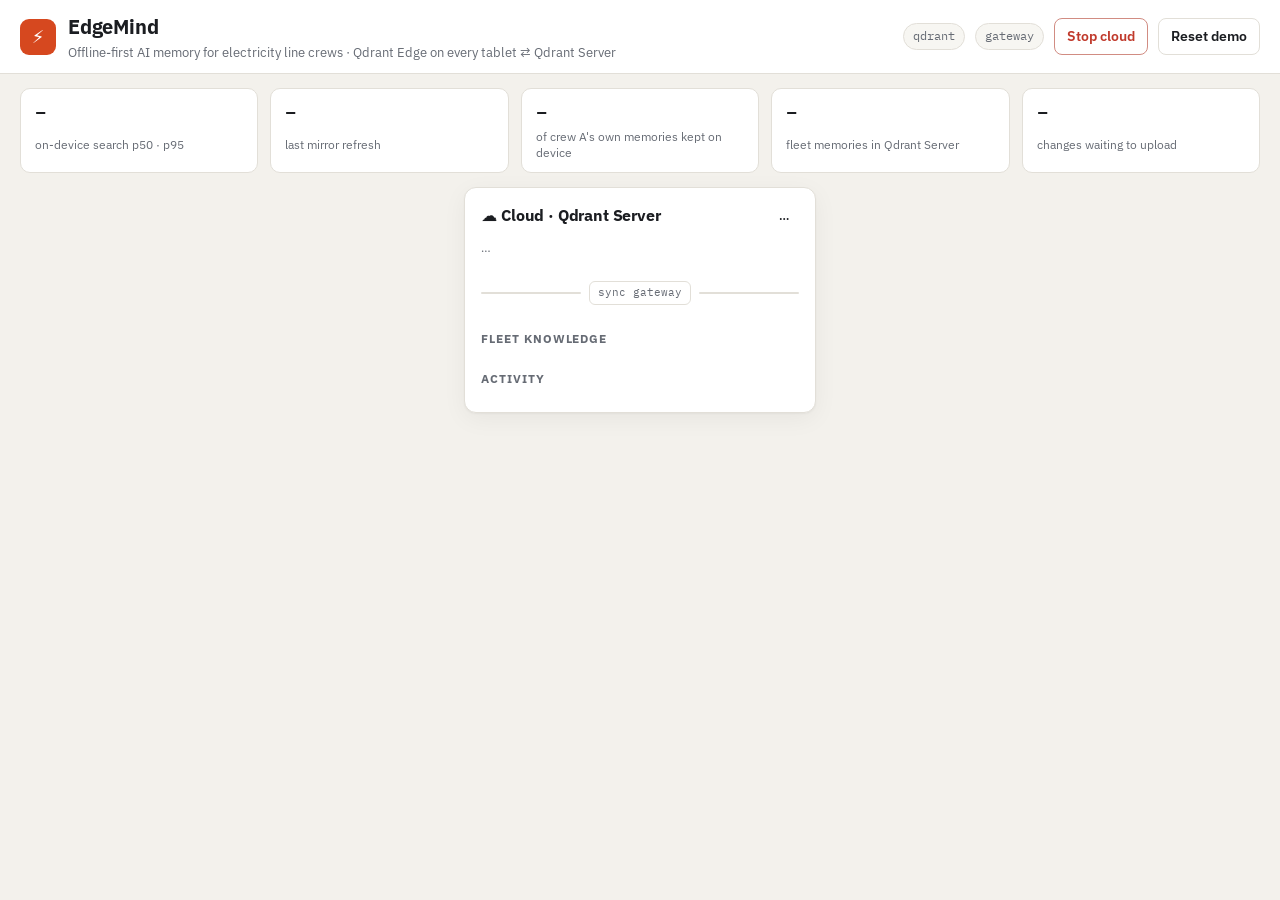
==== static/index.html @ 83eeba82 "EdgeMind: offline-first edge memory with Qdrant Edge partial-snapshot sync Co-Authored-By: Claude Op" ====
<!doctype html>
<html lang="en">
<head>
  <meta charset="utf-8" />
  <meta name="viewport" content="width=device-width, initial-scale=1" />
  <title>EdgeMind · Offline-first memory for line crews</title>
  <link rel="icon" href="data:image/svg+xml,%3Csvg xmlns=%22http://www.w3.org/2000/svg%22 viewBox=%220 0 32 32%22%3E%3Crect width=%2232%22 height=%2232%22 rx=%227%22 fill=%22%23d6481f%22/%3E%3Cpath d=%22M17 5 9 18h6l-1 9 8-13h-6z%22 fill=%22white%22/%3E%3C/svg%3E" />
  <link rel="preconnect" href="https://fonts.googleapis.com" />
  <link href="https://fonts.googleapis.com/css2?family=IBM+Plex+Mono:wght@400;500&family=IBM+Plex+Sans:wght@400;500;600;700&display=swap" rel="stylesheet" />
  <link rel="stylesheet" href="/static/style.css" />
</head>
<body>
  <header class="topbar">
    <div class="brand">
      <div class="logo" aria-hidden="true">⚡</div>
      <div>
        <h1>EdgeMind</h1>
        <p class="sub">Offline-first AI memory for electricity line crews · Qdrant Edge on every tablet ⇄ Qdrant Server</p>
      </div>
    </div>
    <div class="top-actions">
      <span class="chip mono" id="proc-qdrant">qdrant</span>
      <span class="chip mono" id="proc-gateway">gateway</span>
      <button class="btn danger-outline" id="cloud-toggle">Stop cloud</button>
      <button class="btn ghost" id="reset">Reset demo</button>
    </div>
  </header>

  <div id="boot" class="boot hidden"><div class="spinner"></div><span id="boot-msg">Starting…</span></div>

  <section class="metrics" id="metrics" aria-label="Live measurements">
    <div class="tile"><b id="m-search">–</b><span>on-device search p50 · p95</span></div>
    <div class="tile"><b id="m-sync">–</b><span id="m-sync-label">last mirror refresh</span></div>
    <div class="tile"><b id="m-private">–</b><span>of crew A's own memories kept on device</span></div>
    <div class="tile"><b id="m-cloud">–</b><span>fleet memories in Qdrant Server</span></div>
    <div class="tile"><b id="m-queue">–</b><span>changes waiting to upload</span></div>
  </section>

  <main class="grid">
    <section class="device" id="dev-tablet-A" style="--dev: var(--a)"></section>

    <section class="cloud panel" id="cloud">
      <div class="panel-head">
        <div>
          <h2>☁ Cloud · Qdrant Server</h2>
          <p class="muted small" id="cloud-mode">…</p>
        </div>
        <span class="pill" id="cloud-pill">…</span>
      </div>
      <div class="flow" aria-hidden="true">
        <span id="flow-A" class="flow-line"></span>
        <span class="flow-core">sync gateway</span>
        <span id="flow-B" class="flow-line"></span>
      </div>
      <div class="heads" id="heads"></div>
      <div id="demand-box" class="demand hidden">
        <h3>Crews are looking for</h3>
        <ul class="list compact" id="demand"></ul>
      </div>
      <h3>Fleet knowledge <span class="count" id="cloud-count"></span></h3>
      <ul class="list cloud-list" id="cloud-list"></ul>
      <h3>Activity</h3>
      <ul class="log" id="log"></ul>
    </section>

    <section class="device" id="dev-tablet-B" style="--dev: var(--b)"></section>
  </main>

  <template id="device-tpl">
    <div class="panel">
      <div class="panel-head">
        <div>
          <h2 class="dev-name"></h2>
          <p class="muted small dev-sites"></p>
        </div>
        <label class="switch big" title="Cut this tablet's network">
          <input type="checkbox" class="online" />
          <span class="track"></span><span class="net-label">Online</span>
        </label>
      </div>
      <div class="status-row">
        <span class="pill conn"></span>
        <span class="muted small last-sync"></span>
        <span class="spacer"></span>
        <button class="btn small sync-now">Sync now</button>
      </div>
      <div class="stats">
        <div><b class="s-mem">0</b><span>memories</span></div>
        <div><b class="s-queue">0</b><span>queued ↑</span></div>
        <div><b class="s-local">0</b><span>device-only</span></div>
        <div class="s-review-box"><b class="s-review">0</b><span>to review</span></div>
      </div>

      <form class="ask row">
        <input class="q" placeholder="Ask your memory, e.g. what before working on a line?" autocomplete="off" />
        <button class="btn primary">Ask</button>
      </form>
      <div class="answer hidden"></div>

      <nav class="tabs" role="tablist">
        <button data-tab="memory" class="active">Memory</button>
        <button data-tab="add">Add</button>
        <button data-tab="review">Review <span class="badge review-badge"></span></button>
        <button data-tab="queue">Queue</button>
      </nav>
      <div class="tab" data-pane="memory">
        <div class="filters">
          <button class="fchip active" data-f="all">All</button>
          <button class="fchip" data-f="own">This device</button>
          <button class="fchip" data-f="fleet">Fleet mirror</button>
        </div>
        <ul class="list memory"></ul>
      </div>
      <div class="tab hidden" data-pane="add">
        <form class="add-form">
          <input type="hidden" class="f-id" />
          <input class="f-title" placeholder="Title" />
          <textarea class="f-text" rows="4" placeholder="What did you find or fix? Saved on the tablet instantly, even offline."></textarea>
          <div class="row">
            <label>Kind <select class="f-kind"></select></label>
            <label>Site <select class="f-site"></select></label>
            <label>Share
              <select class="f-vis">
                <option value="auto">auto (policy)</option>
                <option value="shared">shared</option>
                <option value="private">private</option>
              </select>
            </label>
          </div>
          <div class="policy-preview"></div>
          <div class="row">
            <button class="btn primary save">Save on tablet</button>
            <button type="button" class="btn ghost cancel hidden">Cancel edit</button>
          </div>
        </form>
      </div>
      <div class="tab hidden" data-pane="review"><div class="review"></div></div>
      <div class="tab hidden" data-pane="queue">
        <p class="muted small">Uploaded in priority order when the network returns: safety first.</p>
        <ol class="list queue"></ol>
      </div>
      <div class="down hidden">Tablet process not running.</div>
    </div>
  </template>

  <div id="toast" class="toast hidden" role="status"></div>
  <script src="/static/app.js"></script>
</body>
</html>
---- static/style.css ----
:root {
  --bg: #f3f1ec; --panel: #ffffff; --ink: #1b1d21; --muted: #666b74; --line: #e2dfd8; --soft: #f7f6f2;
  --accent: #d6481f; --ok: #1f8a5b; --warn: #a86b12; --bad: #c0392b; --info: #2f6fd6;
  --a: #2f6fd6; --b: #8a4fd1; --radius: 12px;
  --shadow: 0 1px 2px rgba(0,0,0,.04), 0 6px 24px rgba(0,0,0,.05);
  --sans: "IBM Plex Sans", system-ui, -apple-system, "Segoe UI", sans-serif;
  --mono: "IBM Plex Mono", ui-monospace, "SFMono-Regular", Menlo, Consolas, monospace;
}
@media (prefers-color-scheme: dark) {
  :root { --bg: #111317; --panel: #1a1d23; --ink: #e9e7e2; --muted: #9aa0aa; --line: #2b2f37; --soft: #20242b;
    --shadow: 0 1px 2px rgba(0,0,0,.3), 0 6px 24px rgba(0,0,0,.25);
    --a: #6aa1ff; --b: #b58af0; --ok: #3fbf86; --warn: #e0a84a; --bad: #ff6b5e; --info: #6aa1ff; }
}
* { box-sizing: border-box; }
body { margin: 0; background: var(--bg); color: var(--ink); font: 14px/1.45 var(--sans); }
h1, h2, h3 { margin: 0; letter-spacing: -.01em; }
h1 { font-size: 20px; } h2 { font-size: 16px; }
h3 { font-size: 11.5px; text-transform: uppercase; letter-spacing: .08em; color: var(--muted); margin: 16px 0 8px; }
.mono { font-family: var(--mono); } .small { font-size: 12px; } .muted { color: var(--muted); }
.hidden { display: none !important; } .spacer { flex: 1; }

.topbar { display: flex; align-items: center; justify-content: space-between; gap: 16px; flex-wrap: wrap;
  padding: 12px 20px; border-bottom: 1px solid var(--line); background: var(--panel); position: sticky; top: 0; z-index: 5; }
.brand { display: flex; gap: 12px; align-items: center; }
.logo { width: 36px; height: 36px; border-radius: 9px; display: grid; place-items: center; background: var(--accent); color: #fff; font-size: 18px; }
.sub { margin: 2px 0 0; color: var(--muted); font-size: 12.5px; }
.top-actions { display: flex; gap: 10px; align-items: center; flex-wrap: wrap; }

.boot { display: flex; gap: 10px; align-items: center; justify-content: center; padding: 10px; background: color-mix(in srgb, var(--warn) 14%, var(--panel)); font-weight: 500; }
.spinner { width: 14px; height: 14px; border-radius: 50%; border: 2px solid var(--line); border-top-color: var(--accent); animation: spin 1s linear infinite; }
@keyframes spin { to { transform: rotate(360deg); } }

.metrics { display: grid; grid-template-columns: repeat(5, minmax(0, 1fr)); gap: 12px; padding: 14px 20px 0; max-width: 1680px; margin: 0 auto; }
.tile { background: var(--panel); border: 1px solid var(--line); border-radius: 10px; padding: 10px 14px; display: grid; gap: 2px; min-width: 0; }
.tile b { font-family: var(--mono); font-size: 19px; font-weight: 500; white-space: nowrap; overflow: hidden; text-overflow: ellipsis; }
.tile span { font-size: 11.5px; color: var(--muted); }
@media (max-width: 1100px) { .metrics { grid-template-columns: repeat(3, 1fr); } }
@media (max-width: 640px) { .metrics { grid-template-columns: repeat(2, 1fr); padding: 12px 16px 0; } }

.grid { display: grid; grid-template-columns: minmax(0, 1fr) minmax(0, .82fr) minmax(0, 1fr); gap: 16px; padding: 14px 20px 40px; max-width: 1680px; margin: 0 auto; }
@media (max-width: 1180px) { .grid { grid-template-columns: 1fr 1fr; } .cloud { grid-column: 1 / -1; order: 3; } }
@media (max-width: 760px) { .grid { grid-template-columns: 1fr; padding: 12px 16px; } .topbar { padding: 12px 16px; } }
.panel { background: var(--panel); border: 1px solid var(--line); border-radius: var(--radius); box-shadow: var(--shadow); padding: 16px; min-width: 0; }
.device .panel { border-top: 4px solid var(--dev); }
.device.offline .panel { background: repeating-linear-gradient(135deg, var(--panel), var(--panel) 14px, var(--soft) 14px, var(--soft) 28px); }
.cloud.down { background: repeating-linear-gradient(135deg, var(--panel), var(--panel) 14px, color-mix(in srgb, var(--bad) 7%, var(--panel)) 14px, color-mix(in srgb, var(--bad) 7%, var(--panel)) 28px); }
.panel-head { display: flex; justify-content: space-between; align-items: flex-start; gap: 12px; }
.dev-name { color: var(--dev); }
.down { padding: 24px; text-align: center; color: var(--bad); font-weight: 600; }

.chip { font-size: 11.5px; padding: 4px 9px; border-radius: 999px; background: var(--soft); border: 1px solid var(--line); color: var(--muted); }
.chip.up::before { content: "● "; color: var(--ok); } .chip.off::before { content: "● "; color: var(--bad); }
.pill { font-size: 12px; font-weight: 600; padding: 3px 10px; border-radius: 999px; white-space: nowrap; }
.pill.ok { background: color-mix(in srgb, var(--ok) 15%, transparent); color: var(--ok); }
.pill.bad { background: color-mix(in srgb, var(--bad) 15%, transparent); color: var(--bad); }
.pill.warn { background: color-mix(in srgb, var(--warn) 18%, transparent); color: var(--warn); }
.badge { display: inline-block; min-width: 18px; padding: 0 5px; border-radius: 9px; background: var(--accent); color: #fff; font-size: 11px; text-align: center; }
.badge:empty { display: none; }

.switch { display: inline-flex; align-items: center; gap: 8px; cursor: pointer; user-select: none; font-size: 13px; font-weight: 600; }
.switch input { position: absolute; opacity: 0; pointer-events: none; }
.switch .track { width: 48px; height: 26px; border-radius: 999px; background: var(--bad); position: relative; transition: background .2s; flex: none; }
.switch .track::after { content: ""; position: absolute; top: 2px; left: 2px; width: 22px; height: 22px; border-radius: 50%; background: #fff; transition: transform .2s; box-shadow: 0 1px 2px rgba(0,0,0,.25); }
.switch input:checked + .track { background: var(--ok); }
.switch input:checked + .track::after { transform: translateX(22px); }
.switch input:focus-visible + .track { outline: 2px solid var(--info); outline-offset: 2px; }

.btn { font: inherit; font-weight: 600; border-radius: 8px; border: 1px solid var(--line); background: var(--soft); color: var(--ink); padding: 7px 12px; cursor: pointer; }
.btn:hover { border-color: var(--muted); } .btn:disabled { opacity: .5; cursor: wait; }
.btn.primary { background: var(--ink); color: var(--panel); border-color: var(--ink); }
.btn.ghost { background: transparent; }
.btn.small { padding: 4px 10px; font-size: 12px; }
.btn.danger { color: var(--bad); }
.btn.danger-outline { color: var(--bad); border-color: color-mix(in srgb, var(--bad) 50%, var(--line)); background: transparent; }
.btn.go { color: var(--ok); border-color: color-mix(in srgb, var(--ok) 50%, var(--line)); background: transparent; }
input:not([type=checkbox]), textarea, select { font: inherit; color: var(--ink); background: var(--soft); border: 1px solid var(--line); border-radius: 8px; padding: 8px 10px; width: 100%; }
textarea { resize: vertical; }
input:focus, textarea:focus, select:focus { outline: 2px solid color-mix(in srgb, var(--dev, var(--info)) 50%, transparent); border-color: transparent; }
.row { display: flex; gap: 8px; align-items: flex-end; flex-wrap: wrap; }
.row > * { flex: 1; min-width: 0; } .row > .btn { flex: none; }
.row label { font-size: 12px; color: var(--muted); display: grid; gap: 4px; min-width: 110px; }
.add-form { display: grid; gap: 10px; }

.status-row { display: flex; gap: 10px; align-items: center; margin: 12px 0; flex-wrap: wrap; }
.stats { display: grid; grid-template-columns: repeat(4, 1fr); gap: 8px; margin-bottom: 12px; }
.stats > div { background: var(--soft); border-radius: 10px; padding: 8px 10px; display: grid; }
.stats b { font-size: 20px; font-family: var(--mono); font-weight: 500; }
.stats span { font-size: 11.5px; color: var(--muted); }
.s-review-box.hot { background: color-mix(in srgb, var(--accent) 14%, var(--soft)); }

.ask { margin-bottom: 10px; } .ask .q { flex: 1; }
.answer { border: 1px solid color-mix(in srgb, var(--dev) 40%, var(--line)); border-radius: 10px; padding: 12px; margin-bottom: 12px; background: color-mix(in srgb, var(--dev) 5%, var(--panel)); }
.answer p { margin: 0 0 8px; white-space: pre-wrap; }
.answer .meta { margin-bottom: 8px; }
.answer ol { margin: 0; padding-left: 20px; font-size: 12.5px; color: var(--muted); }
.answer .miss { display: flex; gap: 8px; align-items: center; flex-wrap: wrap; margin-top: 8px; padding-top: 8px; border-top: 1px dashed var(--line); font-size: 12.5px; }
sup.cite { color: var(--dev); font-weight: 600; }

.tabs { display: flex; gap: 2px; border-bottom: 1px solid var(--line); margin-bottom: 12px; overflow-x: auto; }
.tabs button { font: inherit; font-size: 13px; background: none; border: 0; padding: 8px 10px; color: var(--muted); cursor: pointer; border-bottom: 2px solid transparent; white-space: nowrap; }
.tabs button.active { color: var(--ink); border-color: var(--dev); font-weight: 600; }
.tab { display: grid; gap: 10px; }
.filters { display: flex; gap: 6px; flex-wrap: wrap; }
.fchip { font: inherit; font-size: 12px; padding: 3px 10px; border-radius: 999px; border: 1px solid var(--line); background: transparent; color: var(--muted); cursor: pointer; }
.fchip.active { background: var(--ink); color: var(--panel); border-color: var(--ink); }

.list { list-style: none; padding: 0; margin: 0; display: grid; gap: 8px; }
.list.compact { gap: 4px; }
.memory { max-height: 520px; overflow: auto; }
.item { border: 1px solid var(--line); border-radius: 10px; padding: 10px 12px; background: var(--panel); }
.item.fresh { animation: flash 1.6s ease-out; }
@keyframes flash { from { background: color-mix(in srgb, var(--ok) 22%, var(--panel)); } to { background: var(--panel); } }
.item-top { display: flex; gap: 8px; align-items: baseline; justify-content: space-between; }
.item-title { font-weight: 600; }
.item-text { margin: 4px 0 6px; white-space: pre-wrap; word-break: break-word; }
.clamp { display: -webkit-box; -webkit-line-clamp: 2; -webkit-box-orient: vertical; overflow: hidden; font-size: 12.5px; color: var(--muted); }
.meta { display: flex; gap: 6px; flex-wrap: wrap; align-items: center; font-size: 11.5px; color: var(--muted); }
.tag { font-size: 11px; padding: 1px 7px; border-radius: 6px; background: var(--soft); border: 1px solid var(--line); color: var(--muted); font-family: var(--mono); }
.tag.warn { color: var(--warn); border-color: color-mix(in srgb, var(--warn) 40%, var(--line)); }
.st { font-size: 11px; font-weight: 600; padding: 1px 7px; border-radius: 6px; }
.st-synced { color: var(--ok); background: color-mix(in srgb, var(--ok) 12%, transparent); }
.st-pending { color: var(--warn); background: color-mix(in srgb, var(--warn) 14%, transparent); }
.st-local_only { color: var(--muted); background: var(--soft); border: 1px solid var(--line); }
.st-suggested { color: var(--accent); background: color-mix(in srgb, var(--accent) 12%, transparent); }
.st-redacted_synced { color: var(--info); background: color-mix(in srgb, var(--info) 12%, transparent); }
.st-conflict { color: var(--bad); background: color-mix(in srgb, var(--bad) 12%, transparent); }
.why { font-size: 12px; color: var(--muted); margin-top: 6px; border-left: 2px solid var(--line); padding-left: 8px; }
.actions { display: flex; gap: 6px; margin-top: 6px; flex-wrap: wrap; }
.score { font-family: var(--mono); font-size: 11.5px; color: var(--muted); }

.policy-preview { font-size: 12.5px; border-radius: 8px; padding: 10px; background: var(--soft); border: 1px dashed var(--line); display: grid; gap: 6px; }
.policy-preview:empty { display: none; }
.policy-preview .decision { font-weight: 700; text-transform: uppercase; letter-spacing: .04em; font-size: 11.5px; }
.policy-preview .redacted { font-family: var(--mono); font-size: 11.5px; white-space: pre-wrap; }
.bars { display: grid; grid-template-columns: 96px 1fr 36px; gap: 4px 8px; align-items: center; font-size: 11.5px; color: var(--muted); }
.bar { height: 6px; background: var(--line); border-radius: 3px; overflow: hidden; }
.bar i { display: block; height: 100%; background: var(--dev, var(--info)); }

.review { display: grid; gap: 12px; }
.rcard { border: 1px solid var(--line); border-radius: 10px; padding: 12px; display: grid; gap: 8px; }
.rcard.suggest { border-color: color-mix(in srgb, var(--accent) 45%, var(--line)); }
.rcard.conflict { border-color: color-mix(in srgb, var(--bad) 45%, var(--line)); }
.rcard.contra { border-color: color-mix(in srgb, var(--warn) 55%, var(--line)); }
.rcard .kind { font-size: 11px; font-weight: 700; text-transform: uppercase; letter-spacing: .06em; }
.rcard.suggest .kind { color: var(--accent); } .rcard.conflict .kind { color: var(--bad); } .rcard.contra .kind { color: var(--warn); }
.versions { display: grid; grid-template-columns: 1fr 1fr; gap: 8px; }
@media (max-width: 520px) { .versions { grid-template-columns: 1fr; } }
.versions > div { background: var(--soft); border-radius: 8px; padding: 8px 10px; white-space: pre-wrap; word-break: break-word; font-size: 12.5px; }
.versions h4 { margin: 0 0 4px; font-size: 11px; color: var(--muted); text-transform: uppercase; letter-spacing: .06em; }
mark { background: color-mix(in srgb, var(--warn) 30%, transparent); color: inherit; border-radius: 3px; padding: 0 2px; }

.flow { display: flex; align-items: center; gap: 8px; margin: 12px 0 4px; }
.flow-line { flex: 1; height: 2px; background: var(--line); position: relative; overflow: hidden; border-radius: 2px; }
.flow-line.on::after { content: ""; position: absolute; inset: 0; width: 40%; background: linear-gradient(90deg, transparent, var(--ok), transparent); animation: slide 1.6s linear infinite; }
#flow-B.on::after { animation-direction: reverse; }
.flow-line.off { background: repeating-linear-gradient(90deg, var(--bad) 0 6px, transparent 6px 12px); opacity: .6; }
@keyframes slide { from { transform: translateX(-100%); } to { transform: translateX(250%); } }
.flow-core { font-size: 11px; font-family: var(--mono); padding: 3px 8px; border: 1px solid var(--line); border-radius: 6px; color: var(--muted); }
.heads { display: flex; gap: 6px; flex-wrap: wrap; margin-top: 10px; }
.demand li { font-size: 12.5px; padding: 6px 8px; border-radius: 8px; background: color-mix(in srgb, var(--accent) 8%, var(--soft)); }
.cloud-list { max-height: 320px; overflow: auto; }
.count { font-family: var(--mono); color: var(--ink); }
.log { list-style: none; margin: 0; padding: 0; max-height: 440px; overflow: auto; font-size: 12px; display: grid; gap: 2px; }
.log li { display: grid; grid-template-columns: 58px 52px 1fr; gap: 6px; padding: 4px 6px; border-radius: 6px; }
.log li:nth-child(odd) { background: var(--soft); }
.log .t { font-family: var(--mono); color: var(--muted); }
.log .d { font-weight: 600; font-family: var(--mono); font-size: 11px; color: var(--muted); }
.log .d.tablet-A { color: var(--a); } .log .d.tablet-B { color: var(--b); } .log .d.cloud { color: var(--ok); }
.log .warn .e { color: var(--warn); } .log .error .e { color: var(--bad); }
.log .e { font-weight: 600; }
.empty { color: var(--muted); font-size: 12.5px; padding: 12px; text-align: center; border: 1px dashed var(--line); border-radius: 10px; }
.toast { position: fixed; bottom: 18px; left: 50%; transform: translateX(-50%); background: var(--ink); color: var(--panel); padding: 10px 16px; border-radius: 10px; font-size: 13px; box-shadow: var(--shadow); z-index: 10; max-width: 90vw; }
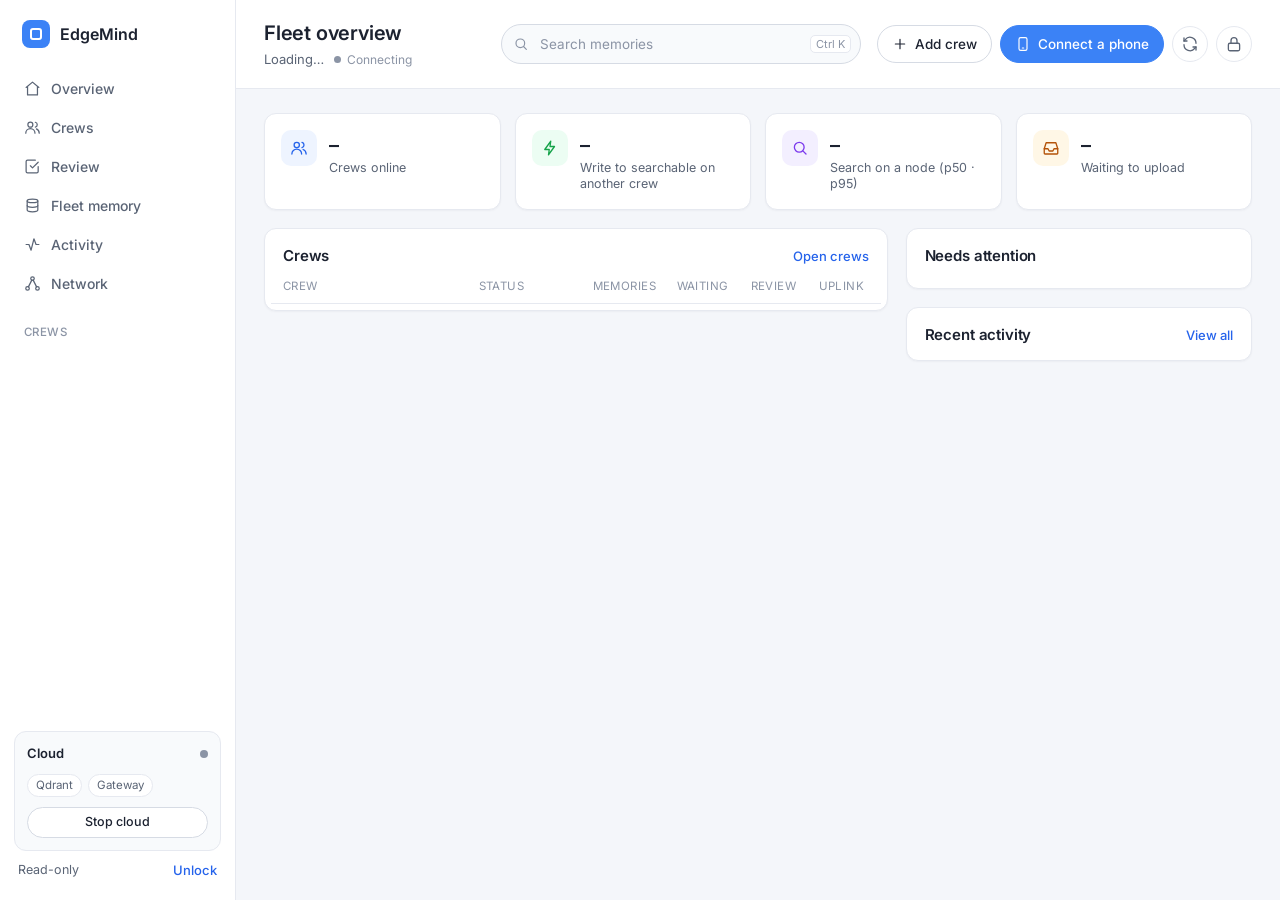
==== commit 5867ea87: "updated ui" ====
--- a/static/index.html
+++ b/static/index.html
@@ -3,147 +3,307 @@
 <head>
   <meta charset="utf-8" />
   <meta name="viewport" content="width=device-width, initial-scale=1" />
-  <title>EdgeMind · Offline-first memory for line crews</title>
-  <link rel="icon" href="data:image/svg+xml,%3Csvg xmlns=%22http://www.w3.org/2000/svg%22 viewBox=%220 0 32 32%22%3E%3Crect width=%2232%22 height=%2232%22 rx=%227%22 fill=%22%23d6481f%22/%3E%3Cpath d=%22M17 5 9 18h6l-1 9 8-13h-6z%22 fill=%22white%22/%3E%3C/svg%3E" />
+  <title>EdgeMind · Fleet</title>
+  <link rel="icon" href="data:image/svg+xml,%3Csvg xmlns=%22http://www.w3.org/2000/svg%22 viewBox=%220 0 32 32%22%3E%3Crect width=%2232%22 height=%2232%22 rx=%228%22 fill=%22%233b82f6%22/%3E%3Crect x=%229%22 y=%229%22 width=%2214%22 height=%2214%22 rx=%223%22 fill=%22none%22 stroke=%22white%22 stroke-width=%222.5%22/%3E%3C/svg%3E" />
   <link rel="preconnect" href="https://fonts.googleapis.com" />
-  <link href="https://fonts.googleapis.com/css2?family=IBM+Plex+Mono:wght@400;500&family=IBM+Plex+Sans:wght@400;500;600;700&display=swap" rel="stylesheet" />
+  <link rel="preconnect" href="https://fonts.gstatic.com" crossorigin />
+  <link href="https://fonts.googleapis.com/css2?family=Inter:wght@400;500;600&family=JetBrains+Mono:wght@400;500&display=swap" rel="stylesheet" />
   <link rel="stylesheet" href="/static/style.css" />
 </head>
 <body>
-  <header class="topbar">
+<div class="shell">
+
+  <!-- ============================================================ sidebar -->
+  <aside class="sidebar" id="app-sidebar">
     <div class="brand">
-      <div class="logo" aria-hidden="true">⚡</div>
-      <div>
-        <h1>EdgeMind</h1>
-        <p class="sub">Offline-first AI memory for electricity line crews · Qdrant Edge on every tablet ⇄ Qdrant Server</p>
-      </div>
-    </div>
-    <div class="top-actions">
-      <span class="chip mono" id="proc-qdrant">qdrant</span>
-      <span class="chip mono" id="proc-gateway">gateway</span>
-      <button class="btn danger-outline" id="cloud-toggle">Stop cloud</button>
-      <button class="btn ghost" id="reset">Reset demo</button>
-    </div>
-  </header>
-
-  <div id="boot" class="boot hidden"><div class="spinner"></div><span id="boot-msg">Starting…</span></div>
-
-  <section class="metrics" id="metrics" aria-label="Live measurements">
-    <div class="tile"><b id="m-search">–</b><span>on-device search p50 · p95</span></div>
-    <div class="tile"><b id="m-sync">–</b><span id="m-sync-label">last mirror refresh</span></div>
-    <div class="tile"><b id="m-private">–</b><span>of crew A's own memories kept on device</span></div>
-    <div class="tile"><b id="m-cloud">–</b><span>fleet memories in Qdrant Server</span></div>
-    <div class="tile"><b id="m-queue">–</b><span>changes waiting to upload</span></div>
-  </section>
-
-  <main class="grid">
-    <section class="device" id="dev-tablet-A" style="--dev: var(--a)"></section>
-
-    <section class="cloud panel" id="cloud">
-      <div class="panel-head">
-        <div>
-          <h2>☁ Cloud · Qdrant Server</h2>
-          <p class="muted small" id="cloud-mode">…</p>
-        </div>
-        <span class="pill" id="cloud-pill">…</span>
-      </div>
-      <div class="flow" aria-hidden="true">
-        <span id="flow-A" class="flow-line"></span>
-        <span class="flow-core">sync gateway</span>
-        <span id="flow-B" class="flow-line"></span>
-      </div>
-      <div class="heads" id="heads"></div>
-      <div id="demand-box" class="demand hidden">
-        <h3>Crews are looking for</h3>
-        <ul class="list compact" id="demand"></ul>
-      </div>
-      <h3>Fleet knowledge <span class="count" id="cloud-count"></span></h3>
-      <ul class="list cloud-list" id="cloud-list"></ul>
-      <h3>Activity</h3>
-      <ul class="log" id="log"></ul>
-    </section>
-
-    <section class="device" id="dev-tablet-B" style="--dev: var(--b)"></section>
-  </main>
-
-  <template id="device-tpl">
-    <div class="panel">
-      <div class="panel-head">
-        <div>
-          <h2 class="dev-name"></h2>
+      <span class="brand-mark" aria-hidden="true"></span>
+      <span class="brand-name">EdgeMind</span>
+    </div>
+
+    <nav class="nav" aria-label="Views">
+      <a href="#/overview" class="sidebar-nav-item" data-view="overview"><span class="nav-ico" data-icon="home"></span>Overview</a>
+      <a href="#/crews" class="sidebar-nav-item" data-view="crews"><span class="nav-ico" data-icon="users"></span>Crews<span class="nav-count" id="nav-nodes-count"></span></a>
+      <a href="#/review" class="sidebar-nav-item" data-view="review"><span class="nav-ico" data-icon="checkList"></span>Review<span class="nav-badge" id="nav-review-badge" hidden></span></a>
+      <a href="#/memory" class="sidebar-nav-item" data-view="memory"><span class="nav-ico" data-icon="database"></span>Fleet memory</a>
+      <a href="#/activity" class="sidebar-nav-item" data-view="activity"><span class="nav-ico" data-icon="activity"></span>Activity</a>
+      <a href="#/network" class="sidebar-nav-item" data-view="network"><span class="nav-ico" data-icon="map"></span>Network</a>
+    </nav>
+
+    <div class="side-section">
+      <div class="side-heading">Crews</div>
+      <ul class="side-crews" id="side-crews"></ul>
+    </div>
+
+    <div class="side-foot">
+      <div class="side-card">
+        <div class="side-card-row">
+          <span class="side-card-title">Cloud</span>
+          <span class="status-dot" id="side-cloud-dot"></span>
+        </div>
+        <div class="side-card-procs">
+          <span class="chip" id="proc-qdrant">Qdrant</span>
+          <span class="chip" id="proc-gateway">Gateway</span>
+        </div>
+        <button class="btn small block" id="cloud-toggle" data-op>Stop cloud</button>
+      </div>
+      <div class="side-op">
+        <span id="side-op-status">Read-only</span>
+        <button type="button" class="link" id="side-op-btn">Unlock</button>
+      </div>
+    </div>
+  </aside>
+  <div class="scrim" id="scrim"></div>
+
+  <!-- ============================================================ main -->
+  <div class="main-col">
+    <header class="page-head">
+      <button class="icon-btn menu-btn" id="sidebar-toggle" aria-label="Menu"><span data-icon="menu"></span></button>
+      <div class="page-titles">
+        <h1 id="page-title">Fleet overview</h1>
+        <p class="page-sub"><span id="page-sub">Loading…</span> <span class="live-chip" id="live-chip"><span class="live-dot"></span><span>Connecting</span></span></p>
+      </div>
+      <div class="search">
+        <span class="search-ico" data-icon="search"></span>
+        <input id="global-search" type="search" placeholder="Search memories" autocomplete="off" />
+        <kbd>Ctrl K</kbd>
+      </div>
+      <div class="head-actions">
+        <button class="btn" id="add-node-btn" data-op><span data-icon="plus"></span>Add crew</button>
+        <button class="btn primary" id="join-btn"><span data-icon="phone"></span>Connect a phone</button>
+        <button class="icon-btn" id="reset" data-op title="Reset demo data"><span data-icon="sync"></span></button>
+        <button class="icon-btn" id="op-badge" title="Operator access"><span data-icon="lock"></span></button>
+      </div>
+    </header>
+
+    <div id="boot" class="boot hidden"><span class="spinner"></span><span id="boot-msg">Starting…</span></div>
+
+    <main class="content">
+
+      <!-- ======================================================== Overview -->
+      <section class="view" data-view="overview">
+        <div class="stats-row">
+          <div class="stat"><span class="stat-ico blue" data-icon="users"></span>
+            <div><div class="stat-value" id="m-nodes">–</div><div class="stat-label">Crews online</div></div></div>
+          <div class="stat"><span class="stat-ico green" data-icon="zap"></span>
+            <div><div class="stat-value" id="m-prop">–</div><div class="stat-label" id="m-prop-label">Write to searchable on another crew</div></div></div>
+          <div class="stat"><span class="stat-ico violet" data-icon="search"></span>
+            <div><div class="stat-value" id="m-search">–</div><div class="stat-label">Search on a node (p50 · p95)</div></div></div>
+          <div class="stat"><span class="stat-ico amber" data-icon="inbox"></span>
+            <div><div class="stat-value" id="m-queue">–</div><div class="stat-label">Waiting to upload</div></div></div>
+        </div>
+
+        <div class="ov-grid">
+          <section class="card">
+            <div class="card-head"><h2>Crews</h2><a class="link small" href="#/crews">Open crews</a></div>
+            <div class="crew-table">
+              <div class="ct-head"><span>Crew</span><span>Status</span><span>Memories</span><span>Waiting</span><span>Review</span><span>Uplink</span></div>
+              <ul class="ct-rows" id="ov-crews"></ul>
+            </div>
+          </section>
+
+          <div class="ov-side">
+            <section class="card">
+              <div class="card-head"><h2>Needs attention</h2></div>
+              <ul class="attention" id="ov-attention"></ul>
+            </section>
+            <section class="card">
+              <div class="card-head"><h2>Recent activity</h2><a class="link small" href="#/activity">View all</a></div>
+              <ul class="log compact-log" id="ov-activity"></ul>
+            </section>
+          </div>
+        </div>
+      </section>
+
+      <!-- ======================================================== Crews (one at a time) -->
+      <section class="view" data-view="crews" hidden>
+        <div class="crew-switch" id="crew-switch"></div>
+        <div class="devices" id="devices"></div>
+      </section>
+
+      <!-- ======================================================== Review (all crews) -->
+      <section class="view" data-view="review" hidden>
+        <div class="review-all" id="review-all"></div>
+      </section>
+
+      <!-- ======================================================== Fleet memory -->
+      <section class="view" data-view="memory" hidden>
+        <div id="demand-box" class="card demand-card hidden">
+          <div class="card-head"><h2>Crews are looking for</h2><span class="muted small">Searches that found nothing on a crew's node</span></div>
+          <ul class="demand" id="demand"></ul>
+        </div>
+        <section class="card">
+          <div class="card-head"><h2>Shared with the fleet <span class="count" id="cloud-count"></span></h2>
+            <span class="muted small"><span id="m-cloud">–</span> memories in Qdrant Server</span></div>
+          <div class="table-head mem-head"><span>Name</span><span>Site</span><span>Author</span><span>Version</span></div>
+          <ul class="cloud-list rows" id="cloud-list"></ul>
+        </section>
+      </section>
+
+      <!-- ======================================================== Activity -->
+      <section class="view" data-view="activity" hidden>
+        <section class="card">
+          <div class="card-head"><h2>Live activity</h2><span class="muted small">Cloud and every crew, newest first</span></div>
+          <ul class="log full-log" id="log"></ul>
+        </section>
+      </section>
+
+      <!-- ======================================================== Network -->
+      <section class="view" data-view="network" id="cloud" hidden>
+        <section class="card map-card">
+          <div class="card-head"><h2>Network</h2><span class="pill" id="cloud-pill">…</span></div>
+          <svg id="map" viewBox="0 0 1000 170" preserveAspectRatio="xMidYMid meet" role="img" aria-label="Cloud and crew nodes"></svg>
+        </section>
+        <section class="card">
+          <div class="card-head"><h2>Cloud</h2></div>
+          <dl class="kv">
+            <dt>Status</dt><dd id="cloud-mode">Connecting…</dd>
+            <dt>Sequence</dt><dd><div class="heads" id="heads"></div></dd>
+            <dt>Last sync</dt><dd><span id="m-sync">–</span> <span class="muted" id="m-sync-label"></span></dd>
+          </dl>
+        </section>
+      </section>
+    </main>
+  </div>
+</div>
+
+<!-- ============================================================ crew template -->
+<template id="device-tpl">
+  <div class="panel">
+    <div class="crew-side">
+      <div class="crew-head">
+        <div class="crew-title">
+          <div class="crew-name-row"><span class="crew-dot"></span><h3 class="dev-name"></h3></div>
           <p class="muted small dev-sites"></p>
         </div>
-        <label class="switch big" title="Cut this tablet's network">
+        <label class="switch" title="The node's uplink to the cloud. Crew phones on the node keep working without it.">
           <input type="checkbox" class="online" />
-          <span class="track"></span><span class="net-label">Online</span>
+          <span class="track"></span>
+          <span class="net-label">Uplink</span>
         </label>
       </div>
-      <div class="status-row">
+      <div class="crew-status">
         <span class="pill conn"></span>
         <span class="muted small last-sync"></span>
-        <span class="spacer"></span>
-        <button class="btn small sync-now">Sync now</button>
       </div>
       <div class="stats">
-        <div><b class="s-mem">0</b><span>memories</span></div>
-        <div><b class="s-queue">0</b><span>queued ↑</span></div>
-        <div><b class="s-local">0</b><span>device-only</span></div>
-        <div class="s-review-box"><b class="s-review">0</b><span>to review</span></div>
-      </div>
-
-      <form class="ask row">
-        <input class="q" placeholder="Ask your memory, e.g. what before working on a line?" autocomplete="off" />
+        <div><b class="s-mem">0</b><span>Memories</span></div>
+        <div><b class="s-queue">0</b><span>Waiting</span></div>
+        <div><b class="s-local">0</b><span>Private</span></div>
+        <div class="s-review-box"><b class="s-review">0</b><span>Review</span></div>
+      </div>
+      <form class="ask">
+        <input class="q" placeholder="Ask this crew's memory" autocomplete="off" maxlength="400" />
         <button class="btn primary">Ask</button>
       </form>
       <div class="answer hidden"></div>
-
+      <div class="crew-actions">
+        <a class="link field-link" target="_blank" rel="noopener">Open field app</a>
+        <button class="link sync-now">Sync now</button>
+        <button class="link scale-test" title="Build a throwaway 20,000-memory shard on this node and time the search">Run 20k benchmark</button>
+        <button class="link danger remove-node hidden" data-op>Remove</button>
+      </div>
+    </div>
+
+    <div class="crew-main">
       <nav class="tabs" role="tablist">
         <button data-tab="memory" class="active">Memory</button>
         <button data-tab="add">Add</button>
         <button data-tab="review">Review <span class="badge review-badge"></span></button>
-        <button data-tab="queue">Queue</button>
+        <button data-tab="queue">Waiting</button>
+        <button data-tab="activity">Activity</button>
       </nav>
+
       <div class="tab" data-pane="memory">
         <div class="filters">
           <button class="fchip active" data-f="all">All</button>
-          <button class="fchip" data-f="own">This device</button>
-          <button class="fchip" data-f="fleet">Fleet mirror</button>
-        </div>
-        <ul class="list memory"></ul>
-      </div>
+          <button class="fchip" data-f="own">This node</button>
+          <button class="fchip" data-f="fleet">Fleet</button>
+        </div>
+        <div class="table-head"><span>Name</span><span>Status</span><span>Updated</span></div>
+        <ul class="memory rows"></ul>
+      </div>
+
       <div class="tab hidden" data-pane="add">
         <form class="add-form">
           <input type="hidden" class="f-id" />
-          <input class="f-title" placeholder="Title" />
-          <textarea class="f-text" rows="4" placeholder="What did you find or fix? Saved on the tablet instantly, even offline."></textarea>
-          <div class="row">
+          <input class="f-title" placeholder="Title" maxlength="160" />
+          <textarea class="f-text" rows="5" maxlength="4000" placeholder="What did you find or fix? Saved on the node immediately, with or without a network."></textarea>
+          <div class="form-row">
             <label>Kind <select class="f-kind"></select></label>
             <label>Site <select class="f-site"></select></label>
-            <label>Share
+            <label>Sharing
               <select class="f-vis">
-                <option value="auto">auto (policy)</option>
-                <option value="shared">shared</option>
-                <option value="private">private</option>
+                <option value="auto">Automatic</option>
+                <option value="shared">Share with fleet</option>
+                <option value="private">Keep private</option>
               </select>
             </label>
           </div>
           <div class="policy-preview"></div>
-          <div class="row">
-            <button class="btn primary save">Save on tablet</button>
-            <button type="button" class="btn ghost cancel hidden">Cancel edit</button>
+          <div class="form-actions">
+            <button class="btn primary save">Save</button>
+            <button type="button" class="btn cancel hidden">Cancel</button>
           </div>
         </form>
       </div>
+
       <div class="tab hidden" data-pane="review"><div class="review"></div></div>
+
       <div class="tab hidden" data-pane="queue">
-        <p class="muted small">Uploaded in priority order when the network returns: safety first.</p>
-        <ol class="list queue"></ol>
-      </div>
-      <div class="down hidden">Tablet process not running.</div>
-    </div>
-  </template>
-
-  <div id="toast" class="toast hidden" role="status"></div>
-  <script src="/static/app.js"></script>
+        <p class="muted small">Uploaded in priority order when the uplink returns. Safety items go first.</p>
+        <ul class="queue rows"></ul>
+      </div>
+
+      <div class="tab hidden" data-pane="activity"><ul class="log dev-log"></ul></div>
+    </div>
+    <div class="down hidden">This node is not reachable.</div>
+  </div>
+</template>
+
+<!-- ============================================================ dialogs -->
+<dialog id="join-dlg" class="dlg">
+  <form method="dialog" class="dlg-inner">
+    <div class="dlg-head"><h2>Connect a phone</h2><button class="icon-btn" aria-label="Close"><span data-icon="close"></span></button></div>
+    <div class="join-grid">
+      <div class="join-main">
+        <img id="join-qr" alt="QR code for the field app" />
+        <p class="mono small" id="join-url"></p>
+        <p class="muted small">Scan on a phone connected to the same Wi-Fi, then pick a crew.</p>
+      </div>
+      <div class="join-side">
+        <h3>Open a specific crew</h3>
+        <ul class="join-list" id="join-nodes"></ul>
+        <div id="join-laptop" class="hidden">
+          <h3>Add a laptop as a crew node</h3>
+          <p class="muted small">Join code <b class="mono" id="join-code"></b></p>
+          <pre class="cmd" id="join-cmd"></pre>
+        </div>
+      </div>
+    </div>
+  </form>
+</dialog>
+
+<dialog id="node-dlg" class="dlg narrow">
+  <form class="dlg-inner" id="node-form">
+    <div class="dlg-head"><h2>Add a crew node</h2></div>
+    <p class="muted small">Starts a new node on this machine with its own memory. It joins the fleet and downloads shared knowledge.</p>
+    <label class="form-field">Name <input id="node-label" placeholder="Line crew C · Pune circle" maxlength="60" /></label>
+    <div class="form-field">Sites <div class="checks" id="node-sites"></div></div>
+    <div class="form-actions"><button class="btn primary">Add crew</button><button type="button" class="btn" id="node-cancel">Cancel</button></div>
+  </form>
+</dialog>
+
+<dialog id="pin-dlg" class="dlg narrow">
+  <form class="dlg-inner" id="pin-form">
+    <div class="dlg-head"><h2>Operator PIN</h2></div>
+    <p class="muted small">Admin actions from other devices need the PIN shown in the hub's terminal.</p>
+    <input id="pin" inputmode="numeric" autocomplete="off" maxlength="12" placeholder="PIN" />
+    <div class="form-actions"><button class="btn primary">Unlock</button><button type="button" class="btn" id="pin-cancel">Cancel</button></div>
+  </form>
+</dialog>
+
+<div id="toast" class="toast hidden" role="status"></div>
+<script src="/static/common.js"></script>
+<script src="/static/app.js"></script>
 </body>
 </html>
--- a/static/style.css
+++ b/static/style.css
@@ -1,172 +1,528 @@
+/* EdgeMind — light, quiet, professional. One accent colour, one type scale, no decoration. */
 :root {
-  --bg: #f3f1ec; --panel: #ffffff; --ink: #1b1d21; --muted: #666b74; --line: #e2dfd8; --soft: #f7f6f2;
-  --accent: #d6481f; --ok: #1f8a5b; --warn: #a86b12; --bad: #c0392b; --info: #2f6fd6;
-  --a: #2f6fd6; --b: #8a4fd1; --radius: 12px;
-  --shadow: 0 1px 2px rgba(0,0,0,.04), 0 6px 24px rgba(0,0,0,.05);
-  --sans: "IBM Plex Sans", system-ui, -apple-system, "Segoe UI", sans-serif;
-  --mono: "IBM Plex Mono", ui-monospace, "SFMono-Regular", Menlo, Consolas, monospace;
-}
-@media (prefers-color-scheme: dark) {
-  :root { --bg: #111317; --panel: #1a1d23; --ink: #e9e7e2; --muted: #9aa0aa; --line: #2b2f37; --soft: #20242b;
-    --shadow: 0 1px 2px rgba(0,0,0,.3), 0 6px 24px rgba(0,0,0,.25);
-    --a: #6aa1ff; --b: #b58af0; --ok: #3fbf86; --warn: #e0a84a; --bad: #ff6b5e; --info: #6aa1ff; }
+  --bg: #f4f6fa;
+  --surface: #ffffff;
+  --subtle: #f8fafc;
+  --hover: #f3f6fb;
+  --border: #e6e9f0;
+  --border-strong: #d6dbe4;
+  --text: #1c2230;
+  --text-2: #5a6475;
+  --text-3: #8b94a5;
+  --primary: #3b82f6;
+  --primary-600: #2563eb;
+  --primary-soft: #eef4ff;
+  --ok: #16a34a;     --ok-soft: #ecfdf3;
+  --warn: #b45309;   --warn-soft: #fff7e6;
+  --bad: #dc2626;    --bad-soft: #fef2f2;
+  --violet: #7c3aed; --violet-soft: #f3efff;
+  --radius: 12px;
+  --radius-sm: 8px;
+  --shadow: 0 1px 2px rgba(16, 24, 40, .04);
+  --shadow-lg: 0 12px 32px rgba(16, 24, 40, .12);
+  --sans: "Inter", system-ui, -apple-system, "Segoe UI", Roboto, sans-serif;
+  --mono: "JetBrains Mono", ui-monospace, "SFMono-Regular", Consolas, monospace;
+  color-scheme: light;
 }
 * { box-sizing: border-box; }
-body { margin: 0; background: var(--bg); color: var(--ink); font: 14px/1.45 var(--sans); }
-h1, h2, h3 { margin: 0; letter-spacing: -.01em; }
-h1 { font-size: 20px; } h2 { font-size: 16px; }
-h3 { font-size: 11.5px; text-transform: uppercase; letter-spacing: .08em; color: var(--muted); margin: 16px 0 8px; }
-.mono { font-family: var(--mono); } .small { font-size: 12px; } .muted { color: var(--muted); }
-.hidden { display: none !important; } .spacer { flex: 1; }
-
-.topbar { display: flex; align-items: center; justify-content: space-between; gap: 16px; flex-wrap: wrap;
-  padding: 12px 20px; border-bottom: 1px solid var(--line); background: var(--panel); position: sticky; top: 0; z-index: 5; }
-.brand { display: flex; gap: 12px; align-items: center; }
-.logo { width: 36px; height: 36px; border-radius: 9px; display: grid; place-items: center; background: var(--accent); color: #fff; font-size: 18px; }
-.sub { margin: 2px 0 0; color: var(--muted); font-size: 12.5px; }
-.top-actions { display: flex; gap: 10px; align-items: center; flex-wrap: wrap; }
-
-.boot { display: flex; gap: 10px; align-items: center; justify-content: center; padding: 10px; background: color-mix(in srgb, var(--warn) 14%, var(--panel)); font-weight: 500; }
-.spinner { width: 14px; height: 14px; border-radius: 50%; border: 2px solid var(--line); border-top-color: var(--accent); animation: spin 1s linear infinite; }
+html, body { margin: 0; overflow-x: clip; }
+body { background: var(--bg); color: var(--text); font: 14px/1.5 var(--sans); -webkit-font-smoothing: antialiased; }
+h1, h2, h3, h4 { margin: 0; font-weight: 600; letter-spacing: -.01em; }
+h1 { font-size: 20px; } h2 { font-size: 15px; } h3 { font-size: 14px; }
+p { margin: 0; }
+a { color: var(--primary-600); text-decoration: none; }
+.hidden, [hidden] { display: none !important; }
+.muted { color: var(--text-2); } .small { font-size: 12.5px; } .mono { font-family: var(--mono); }
+.ico { width: 18px; height: 18px; flex: none; display: block; }
+[data-icon] { display: inline-flex; align-items: center; justify-content: center; }
+
+/* ================================================================ shell */
+.shell { display: grid; grid-template-columns: 236px minmax(0, 1fr); min-height: 100vh; }
+.sidebar { background: var(--surface); border-right: 1px solid var(--border); padding: 20px 14px; display: flex; flex-direction: column;
+  gap: 22px; position: sticky; top: 0; height: 100vh; overflow-y: auto; }
+.main-col { min-width: 0; display: flex; flex-direction: column; }
+.scrim { display: none; }
+
+/* ================================================================ sidebar */
+.brand { display: flex; align-items: center; gap: 10px; padding: 0 8px; }
+.brand-mark { width: 28px; height: 28px; border-radius: 8px; background: var(--primary); position: relative; flex: none; }
+.brand-mark::after { content: ""; position: absolute; inset: 8px; border: 2px solid #fff; border-radius: 3px; }
+.brand-name { font-weight: 600; font-size: 16px; }
+.nav { display: grid; gap: 2px; }
+.sidebar-nav-item { display: flex; align-items: center; gap: 10px; padding: 8px 10px; border-radius: var(--radius-sm); color: var(--text-2);
+  font-weight: 500; }
+.sidebar-nav-item:hover { background: var(--hover); color: var(--text); }
+.sidebar-nav-item.active { background: var(--primary-soft); color: var(--primary-600); }
+.nav-ico .ico { width: 17px; height: 17px; }
+.nav-count, .nav-badge { margin-left: auto; font-size: 12px; color: var(--text-3); }
+.nav-badge { background: var(--bad); color: #fff; border-radius: 999px; min-width: 18px; padding: 0 6px; text-align: center; font-weight: 600; }
+.side-section { display: grid; gap: 6px; }
+.side-heading { font-size: 11.5px; font-weight: 500; color: var(--text-3); padding: 0 10px; text-transform: uppercase; letter-spacing: .04em; }
+.side-crews { list-style: none; margin: 0; padding: 0; display: grid; gap: 2px; }
+.side-crews li { display: flex; align-items: center; gap: 10px; padding: 7px 10px; border-radius: var(--radius-sm); color: var(--text-2);
+  cursor: pointer; font-size: 13.5px; }
+.side-crews li:hover { background: var(--hover); color: var(--text); }
+.side-crews li.active { background: var(--primary-soft); color: var(--primary-600); }
+.side-crews .dot { width: 8px; height: 8px; border-radius: 50%; flex: none; }
+.side-crews .name { flex: 1; min-width: 0; white-space: nowrap; overflow: hidden; text-overflow: ellipsis; }
+.side-crews .state { font-size: 11.5px; color: var(--text-3); }
+.side-crews .state.ok { color: var(--ok); } .side-crews .state.bad { color: var(--bad); } .side-crews .state.warn { color: var(--warn); }
+.side-foot { margin-top: auto; display: grid; gap: 10px; }
+.side-card { background: var(--subtle); border: 1px solid var(--border); border-radius: var(--radius); padding: 12px; display: grid; gap: 10px; }
+.side-card-row { display: flex; align-items: center; justify-content: space-between; }
+.side-card-title { font-weight: 600; font-size: 13px; }
+.side-card-procs { display: flex; gap: 6px; flex-wrap: wrap; }
+.status-dot { width: 8px; height: 8px; border-radius: 50%; background: var(--text-3); }
+.status-dot.ok { background: var(--ok); } .status-dot.bad { background: var(--bad); }
+.side-op { display: flex; align-items: center; justify-content: space-between; padding: 0 4px; font-size: 12.5px; color: var(--text-2); }
+.chip { font-size: 11.5px; padding: 2px 8px; border-radius: 999px; background: var(--surface); border: 1px solid var(--border); color: var(--text-2); }
+.chip.up { color: var(--ok); border-color: #cdebd8; } .chip.off { color: var(--bad); border-color: #f5cccc; }
+
+/* ================================================================ header */
+.page-head { display: flex; align-items: center; gap: 16px; padding: 18px 28px; border-bottom: 1px solid var(--border); background: var(--surface);
+  position: sticky; top: 0; z-index: 5; flex-wrap: wrap; }
+.page-titles { min-width: 0; }
+.page-sub { color: var(--text-2); font-size: 13px; margin-top: 2px; display: flex; gap: 10px; align-items: center; flex-wrap: wrap; }
+.live-chip { display: inline-flex; align-items: center; gap: 6px; font-size: 12px; color: var(--text-3); }
+.live-dot { width: 7px; height: 7px; border-radius: 50%; background: var(--text-3); }
+.live-dot.on { background: var(--ok); box-shadow: 0 0 0 3px #dcfce7; }
+.search { margin-left: auto; position: relative; width: min(360px, 32vw); }
+.search input[type=search] { width: 100%; padding: 9px 64px 9px 38px; border-radius: 999px; background: var(--subtle); }
+.search-ico { position: absolute; left: 12px; top: 50%; transform: translateY(-50%); color: var(--text-3); }
+.search-ico .ico { width: 16px; height: 16px; }
+.search kbd { position: absolute; right: 10px; top: 50%; transform: translateY(-50%); font: 11px var(--sans); color: var(--text-3);
+  border: 1px solid var(--border); border-radius: 5px; padding: 1px 5px; background: var(--surface); }
+.head-actions { display: flex; align-items: center; gap: 8px; }
+.icon-btn.menu-btn { display: none; }
+.boot { display: flex; gap: 10px; align-items: center; padding: 10px 28px; background: var(--warn-soft); color: var(--warn); font-weight: 500; font-size: 13px; }
+.spinner { width: 14px; height: 14px; border-radius: 50%; border: 2px solid #f3d9a8; border-top-color: var(--warn); animation: spin 1s linear infinite; }
 @keyframes spin { to { transform: rotate(360deg); } }
 
-.metrics { display: grid; grid-template-columns: repeat(5, minmax(0, 1fr)); gap: 12px; padding: 14px 20px 0; max-width: 1680px; margin: 0 auto; }
-.tile { background: var(--panel); border: 1px solid var(--line); border-radius: 10px; padding: 10px 14px; display: grid; gap: 2px; min-width: 0; }
-.tile b { font-family: var(--mono); font-size: 19px; font-weight: 500; white-space: nowrap; overflow: hidden; text-overflow: ellipsis; }
-.tile span { font-size: 11.5px; color: var(--muted); }
-@media (max-width: 1100px) { .metrics { grid-template-columns: repeat(3, 1fr); } }
-@media (max-width: 640px) { .metrics { grid-template-columns: repeat(2, 1fr); padding: 12px 16px 0; } }
-
-.grid { display: grid; grid-template-columns: minmax(0, 1fr) minmax(0, .82fr) minmax(0, 1fr); gap: 16px; padding: 14px 20px 40px; max-width: 1680px; margin: 0 auto; }
-@media (max-width: 1180px) { .grid { grid-template-columns: 1fr 1fr; } .cloud { grid-column: 1 / -1; order: 3; } }
-@media (max-width: 760px) { .grid { grid-template-columns: 1fr; padding: 12px 16px; } .topbar { padding: 12px 16px; } }
-.panel { background: var(--panel); border: 1px solid var(--line); border-radius: var(--radius); box-shadow: var(--shadow); padding: 16px; min-width: 0; }
-.device .panel { border-top: 4px solid var(--dev); }
-.device.offline .panel { background: repeating-linear-gradient(135deg, var(--panel), var(--panel) 14px, var(--soft) 14px, var(--soft) 28px); }
-.cloud.down { background: repeating-linear-gradient(135deg, var(--panel), var(--panel) 14px, color-mix(in srgb, var(--bad) 7%, var(--panel)) 14px, color-mix(in srgb, var(--bad) 7%, var(--panel)) 28px); }
-.panel-head { display: flex; justify-content: space-between; align-items: flex-start; gap: 12px; }
-.dev-name { color: var(--dev); }
-.down { padding: 24px; text-align: center; color: var(--bad); font-weight: 600; }
-
-.chip { font-size: 11.5px; padding: 4px 9px; border-radius: 999px; background: var(--soft); border: 1px solid var(--line); color: var(--muted); }
-.chip.up::before { content: "● "; color: var(--ok); } .chip.off::before { content: "● "; color: var(--bad); }
-.pill { font-size: 12px; font-weight: 600; padding: 3px 10px; border-radius: 999px; white-space: nowrap; }
-.pill.ok { background: color-mix(in srgb, var(--ok) 15%, transparent); color: var(--ok); }
-.pill.bad { background: color-mix(in srgb, var(--bad) 15%, transparent); color: var(--bad); }
-.pill.warn { background: color-mix(in srgb, var(--warn) 18%, transparent); color: var(--warn); }
-.badge { display: inline-block; min-width: 18px; padding: 0 5px; border-radius: 9px; background: var(--accent); color: #fff; font-size: 11px; text-align: center; }
+/* ================================================================ controls */
+.btn { font: inherit; font-weight: 500; font-size: 13.5px; display: inline-flex; align-items: center; justify-content: center; gap: 7px;
+  padding: 8px 14px; border-radius: 999px; border: 1px solid var(--border-strong); background: var(--surface); color: var(--text);
+  cursor: pointer; white-space: nowrap; text-decoration: none; }
+.btn:hover { background: var(--hover); }
+.btn:disabled { opacity: .55; cursor: default; }
+.btn .ico { width: 16px; height: 16px; }
+.btn.primary { background: var(--primary); border-color: var(--primary); color: #fff; }
+.btn.primary:hover { background: var(--primary-600); }
+.btn.small { padding: 5px 11px; font-size: 12.5px; }
+.btn.block { width: 100%; }
+.btn.ghost { border-color: transparent; background: transparent; color: var(--text-2); }
+.btn.ghost:hover { background: var(--hover); color: var(--text); }
+.btn.danger, .link.danger { color: var(--bad); }
+.btn.go { color: var(--ok); border-color: #bfe5cd; }
+.btn.stop { color: var(--bad); border-color: #f2c4c4; }
+.btn.pulse { box-shadow: 0 0 0 3px var(--primary-soft); border-color: var(--primary); color: var(--primary-600); }
+.icon-btn { width: 36px; height: 36px; border-radius: 50%; border: 1px solid var(--border); background: var(--surface); color: var(--text-2);
+  display: inline-flex; align-items: center; justify-content: center; cursor: pointer; }
+.icon-btn:hover { background: var(--hover); color: var(--text); }
+.icon-btn.on { color: var(--primary-600); border-color: #cfe0ff; background: var(--primary-soft); }
+.link { font: inherit; font-size: 13px; font-weight: 500; background: none; border: 0; padding: 0; color: var(--primary-600); cursor: pointer; }
+.link:hover { text-decoration: underline; }
+.link:disabled { color: var(--text-3); cursor: default; text-decoration: none; }
+body.external #cloud-toggle, body.external #add-node-btn { display: none; }
+input:not([type=checkbox]), textarea, select { font: inherit; font-size: 13.5px; color: var(--text); background: var(--surface);
+  border: 1px solid var(--border-strong); border-radius: var(--radius-sm); padding: 8px 11px; width: 100%; }
+textarea { resize: vertical; }
+input:focus, textarea:focus, select:focus { outline: 0; border-color: var(--primary); box-shadow: 0 0 0 3px var(--primary-soft); }
+::placeholder { color: var(--text-3); }
+
+.switch { display: inline-flex; align-items: center; gap: 8px; cursor: pointer; user-select: none; font-size: 12.5px; color: var(--text-2); }
+.switch input { position: absolute; opacity: 0; pointer-events: none; }
+.switch .track { width: 34px; height: 20px; border-radius: 999px; background: #cfd5df; position: relative; transition: background .15s; flex: none; }
+.switch .track::after { content: ""; position: absolute; top: 2px; left: 2px; width: 16px; height: 16px; border-radius: 50%; background: #fff;
+  transition: transform .15s; box-shadow: 0 1px 2px rgba(0,0,0,.2); }
+.switch input:checked + .track { background: var(--primary); }
+.switch input:checked + .track::after { transform: translateX(14px); }
+.switch input:focus-visible + .track { box-shadow: 0 0 0 3px var(--primary-soft); }
+
+.pill { display: inline-flex; align-items: center; gap: 6px; font-size: 12px; font-weight: 500; padding: 2px 9px; border-radius: 999px;
+  background: var(--subtle); color: var(--text-2); white-space: nowrap; }
+.pill::before { content: ""; width: 6px; height: 6px; border-radius: 50%; background: currentColor; }
+.pill.ok { background: var(--ok-soft); color: var(--ok); }
+.pill.warn { background: var(--warn-soft); color: var(--warn); }
+.pill.bad { background: var(--bad-soft); color: var(--bad); }
+.tag { font-size: 11.5px; padding: 1px 7px; border-radius: 6px; background: var(--subtle); border: 1px solid var(--border); color: var(--text-2); }
+.tag.warn { color: var(--warn); background: var(--warn-soft); border-color: #f6dfb5; }
+.badge { display: inline-block; min-width: 17px; padding: 0 5px; border-radius: 999px; background: var(--bad); color: #fff; font-size: 11px;
+  font-weight: 600; text-align: center; line-height: 17px; }
 .badge:empty { display: none; }
-
-.switch { display: inline-flex; align-items: center; gap: 8px; cursor: pointer; user-select: none; font-size: 13px; font-weight: 600; }
-.switch input { position: absolute; opacity: 0; pointer-events: none; }
-.switch .track { width: 48px; height: 26px; border-radius: 999px; background: var(--bad); position: relative; transition: background .2s; flex: none; }
-.switch .track::after { content: ""; position: absolute; top: 2px; left: 2px; width: 22px; height: 22px; border-radius: 50%; background: #fff; transition: transform .2s; box-shadow: 0 1px 2px rgba(0,0,0,.25); }
-.switch input:checked + .track { background: var(--ok); }
-.switch input:checked + .track::after { transform: translateX(22px); }
-.switch input:focus-visible + .track { outline: 2px solid var(--info); outline-offset: 2px; }
-
-.btn { font: inherit; font-weight: 600; border-radius: 8px; border: 1px solid var(--line); background: var(--soft); color: var(--ink); padding: 7px 12px; cursor: pointer; }
-.btn:hover { border-color: var(--muted); } .btn:disabled { opacity: .5; cursor: wait; }
-.btn.primary { background: var(--ink); color: var(--panel); border-color: var(--ink); }
-.btn.ghost { background: transparent; }
-.btn.small { padding: 4px 10px; font-size: 12px; }
-.btn.danger { color: var(--bad); }
-.btn.danger-outline { color: var(--bad); border-color: color-mix(in srgb, var(--bad) 50%, var(--line)); background: transparent; }
-.btn.go { color: var(--ok); border-color: color-mix(in srgb, var(--ok) 50%, var(--line)); background: transparent; }
-input:not([type=checkbox]), textarea, select { font: inherit; color: var(--ink); background: var(--soft); border: 1px solid var(--line); border-radius: 8px; padding: 8px 10px; width: 100%; }
-textarea { resize: vertical; }
-input:focus, textarea:focus, select:focus { outline: 2px solid color-mix(in srgb, var(--dev, var(--info)) 50%, transparent); border-color: transparent; }
-.row { display: flex; gap: 8px; align-items: flex-end; flex-wrap: wrap; }
-.row > * { flex: 1; min-width: 0; } .row > .btn { flex: none; }
-.row label { font-size: 12px; color: var(--muted); display: grid; gap: 4px; min-width: 110px; }
+.st { font-size: 12px; font-weight: 500; padding: 2px 8px; border-radius: 999px; white-space: nowrap; }
+.st-synced { background: var(--ok-soft); color: var(--ok); }
+.st-pending { background: var(--warn-soft); color: var(--warn); }
+.st-local_only { background: var(--subtle); color: var(--text-2); border: 1px solid var(--border); }
+.st-suggested { background: var(--violet-soft); color: var(--violet); }
+.st-redacted_synced { background: var(--primary-soft); color: var(--primary-600); }
+.st-conflict { background: var(--bad-soft); color: var(--bad); }
+
+/* ================================================================ content */
+.content { padding: 24px 28px 48px; display: grid; gap: 20px; align-content: start; }
+.card, .panel { background: var(--surface); border: 1px solid var(--border); border-radius: var(--radius); box-shadow: var(--shadow); }
+.card-head, .section-head { display: flex; align-items: baseline; gap: 12px; flex-wrap: wrap; }
+.card-head { padding: 16px 18px 0; }
+.section-head { margin-top: 4px; }
+
+.stats-row { display: grid; grid-template-columns: repeat(4, minmax(0, 1fr)); gap: 14px; }
+.stat { background: var(--surface); border: 1px solid var(--border); border-radius: var(--radius); padding: 16px; display: flex; gap: 12px;
+  align-items: flex-start; box-shadow: var(--shadow); min-width: 0; }
+.stat > div { min-width: 0; }
+.stat-ico { width: 36px; height: 36px; border-radius: 10px; flex: none; }
+.stat-ico .ico { width: 18px; height: 18px; }
+.stat-ico.blue { background: var(--primary-soft); color: var(--primary-600); }
+.stat-ico.green { background: var(--ok-soft); color: var(--ok); }
+.stat-ico.violet { background: var(--violet-soft); color: var(--violet); }
+.stat-ico.amber { background: var(--warn-soft); color: var(--warn); }
+.stat-ico.sky { background: #e8f7fd; color: #0284c7; }
+.stat-ico.slate { background: #f1f4f8; color: #475569; }
+.stat-value { font-size: 20px; font-weight: 600; letter-spacing: -.02em; white-space: nowrap; overflow: hidden; text-overflow: ellipsis; }
+.stat-label { font-size: 12.5px; color: var(--text-2); line-height: 1.35; }
+
+.map-card { padding-bottom: 8px; }
+#map { width: 100%; height: auto; max-height: 180px; display: block; }
+#map text { font-family: var(--sans); fill: var(--text); }
+#map .m-title { font-size: 13px; font-weight: 600; }
+#map .m-sub { font-size: 11.5px; fill: var(--text-2); }
+.m-cloud rect { fill: var(--surface); stroke: var(--border-strong); stroke-width: 1.2; }
+.m-cloud.down rect { stroke: #f2b8b8; stroke-dasharray: 5 4; fill: #fff8f8; }
+.m-node rect { fill: var(--surface); stroke: var(--border-strong); stroke-width: 1.2; }
+.m-node .m-bar { fill: var(--c); stroke: none; }
+.m-node.off rect.m-box, .m-node.dead rect.m-box { stroke-dasharray: 4 4; }
+.m-node.dead text { fill: var(--text-3); }
+.m-link { fill: none; stroke-width: 1.6; }
+.m-link.live { stroke: #93c5fd; stroke-dasharray: 6 6; animation: flow 1.4s linear infinite; }
+.m-link.warn { stroke: #f5c77e; stroke-dasharray: 3 6; }
+.m-link.off, .m-link.dead { stroke: #f2b8b8; stroke-dasharray: 2 7; }
+@keyframes flow { to { stroke-dashoffset: -24; } }
+.m-dot { fill: var(--c); stroke: #fff; stroke-width: 2; }
+
+/* ================================================================ crews */
+.devices { display: grid; grid-template-columns: repeat(auto-fill, minmax(min(460px, 100%), 1fr)); gap: 16px; min-width: 0; }
+.device .panel { padding: 18px; display: grid; gap: 14px; }
+.device.offline .panel { background: #fcfcfd; }
+.crew-head { display: flex; justify-content: space-between; align-items: flex-start; gap: 12px; }
+.crew-name-row { display: flex; align-items: center; gap: 8px; }
+.crew-dot { width: 10px; height: 10px; border-radius: 3px; background: var(--dev); flex: none; }
+.dev-name { font-size: 15px; }
+.dev-sites { margin-top: 2px; }
+.crew-status { display: flex; gap: 10px; align-items: center; flex-wrap: wrap; }
+.stats { display: grid; grid-template-columns: repeat(4, 1fr); border: 1px solid var(--border); border-radius: var(--radius-sm); overflow: hidden; }
+.stats > div { padding: 10px 12px; display: grid; gap: 1px; border-left: 1px solid var(--border); }
+.stats > div:first-child { border-left: 0; }
+.stats b { font-size: 18px; font-weight: 600; }
+.stats span { font-size: 12px; color: var(--text-2); }
+.s-review-box.hot b { color: var(--bad); }
+.crew-actions { display: flex; gap: 18px; flex-wrap: wrap; }
+.ask { display: flex; gap: 8px; }
+.ask .q { flex: 1; border-radius: 999px; padding-left: 14px; }
+.down { padding: 16px; text-align: center; color: var(--bad); background: var(--bad-soft); border-radius: var(--radius-sm); font-weight: 500; }
+
+.tabs { display: flex; gap: 22px; border-bottom: 1px solid var(--border); overflow-x: auto; }
+.tabs button { font: inherit; font-size: 13.5px; font-weight: 500; background: none; border: 0; padding: 8px 0 10px; color: var(--text-2);
+  cursor: pointer; border-bottom: 2px solid transparent; margin-bottom: -1px; white-space: nowrap; display: inline-flex; gap: 6px; align-items: center; }
+.tabs button:hover { color: var(--text); }
+.tabs button.active { color: var(--primary-600); border-color: var(--primary); }
+.tab { display: grid; gap: 10px; }
+.filters { display: flex; gap: 6px; flex-wrap: wrap; align-items: center; }
+.fchip { font: inherit; font-size: 12.5px; font-weight: 500; padding: 4px 11px; border-radius: 999px; border: 1px solid var(--border);
+  background: var(--surface); color: var(--text-2); cursor: pointer; }
+.fchip:hover { border-color: var(--border-strong); color: var(--text); }
+.fchip.active { background: var(--primary-soft); border-color: #cfe0ff; color: var(--primary-600); }
+
+/* table-style rows (dashboard memory + queue) */
+.table-head, .row-main { display: grid; grid-template-columns: minmax(0, 1fr) 132px 84px; gap: 12px; align-items: center; }
+.table-head { padding: 0 12px 2px; font-size: 11.5px; color: var(--text-3); text-transform: uppercase; letter-spacing: .04em; }
+.rows { list-style: none; margin: 0; padding: 0; border-top: 1px solid var(--border); max-height: 440px; overflow-y: auto; }
+.row { border-bottom: 1px solid var(--border); }
+.row-main { padding: 10px 12px; cursor: pointer; }
+.row-main:hover { background: var(--hover); }
+.row.open .row-main { background: var(--subtle); }
+.row.fresh .row-main { animation: fresh 1.8s ease-out; }
+@keyframes fresh { from { background: #e8f1ff; } to { background: transparent; } }
+.row-name { display: flex; gap: 10px; align-items: center; min-width: 0; }
+.row-name > div { min-width: 0; }
+.kind-ico { width: 32px; height: 32px; border-radius: 8px; display: grid; place-items: center; font-size: 10.5px; font-weight: 600; flex: none;
+  text-transform: uppercase; letter-spacing: .02em; overflow: hidden; }
+.kind-ico img { width: 32px; height: 32px; object-fit: cover; }
+.k-fix { background: var(--primary-soft); color: var(--primary-600); }
+.k-incident { background: var(--bad-soft); color: var(--bad); }
+.k-manual { background: var(--violet-soft); color: var(--violet); }
+.k-reading { background: #e8f7fd; color: #0284c7; }
+.k-note { background: #f1f4f8; color: #475569; }
+.row-title { font-weight: 500; white-space: nowrap; overflow: hidden; text-overflow: ellipsis; }
+.row-sub { font-size: 12px; color: var(--text-3); white-space: nowrap; overflow: hidden; text-overflow: ellipsis; }
+.row-when { font-size: 12.5px; color: var(--text-2); }
+.row-detail { padding: 2px 12px 14px 54px; display: grid; gap: 8px; }
+.row-detail .item-text { color: var(--text); }
+.empty { color: var(--text-2); font-size: 13px; padding: 20px 12px; text-align: center; list-style: none; }
+
+/* ================================================================ items (field app + shared renderers) */
+.list { list-style: none; padding: 0; margin: 0; display: grid; gap: 10px; }
+.item { background: var(--surface); border: 1px solid var(--border); border-radius: var(--radius); padding: 12px 14px; list-style: none; }
+.item.fresh { animation: fresh 1.8s ease-out; }
+.item-top { display: flex; gap: 10px; align-items: baseline; justify-content: space-between; }
+.item-title { font-weight: 600; }
+.score { font-size: 12px; color: var(--text-3); text-align: right; white-space: nowrap; }
+.item-body { display: flex; gap: 12px; align-items: flex-start; margin: 4px 0 8px; }
+.item-text { flex: 1; min-width: 0; color: var(--text-2); white-space: pre-wrap; word-break: break-word; }
+.thumb { width: 72px; height: 72px; object-fit: cover; border-radius: var(--radius-sm); border: 1px solid var(--border); cursor: zoom-in; flex: none; }
+.thumb.tiny { width: 24px; height: 24px; margin-right: 6px; vertical-align: middle; cursor: default; }
+.meta { display: flex; gap: 6px; flex-wrap: wrap; align-items: center; font-size: 12px; color: var(--text-3); }
+.why { font-size: 12.5px; color: var(--text-2); border-left: 2px solid var(--border); padding-left: 10px; }
+.whyscore { display: flex; gap: 14px; flex-wrap: wrap; font-size: 12px; color: var(--text-3); }
+.whyscore b { color: var(--text); font-weight: 500; font-family: var(--mono); }
+.actions { display: flex; gap: 4px; flex-wrap: wrap; margin-top: 4px; }
+.clamp { display: -webkit-box; -webkit-line-clamp: 2; -webkit-box-orient: vertical; overflow: hidden; color: var(--text-2); font-size: 13px; }
+.timeline { list-style: none; margin: 8px 0 0; padding: 10px 0 0; border-top: 1px solid var(--border); display: grid; gap: 8px; font-size: 12.5px; }
+.timeline li { border-left: 2px solid var(--primary); padding-left: 10px; }
+
+/* answer */
+.answer { border: 1px solid var(--border); border-radius: var(--radius); padding: 14px 16px; background: var(--subtle); display: grid; gap: 10px; }
+.answer p { white-space: pre-wrap; }
+.ai-head { font-weight: 600; font-size: 13px; margin-bottom: 4px; }
+.ai-head .muted { font-weight: 400; margin-left: 4px; }
+.ai-text { font-size: 14.5px; }
+.instant.dim p { color: var(--text-2); font-size: 13px; }
+sup.cite { color: var(--primary-600); font-weight: 600; font-size: 10.5px; }
+.caret { display: inline-block; width: 7px; height: 14px; background: var(--primary); margin-left: 2px; vertical-align: -2px; animation: blink 1s steps(2) infinite; }
+@keyframes blink { 50% { opacity: 0; } }
+.srcs { margin: 0; padding-left: 18px; color: var(--text-2); font-size: 12.5px; }
+.miss { display: flex; gap: 10px; align-items: center; flex-wrap: wrap; padding-top: 10px; border-top: 1px solid var(--border); font-size: 13px; color: var(--text-2); }
+.scale { display: grid; grid-template-columns: repeat(4, 1fr); gap: 10px; }
+.scale > div { background: var(--surface); border: 1px solid var(--border); border-radius: var(--radius-sm); padding: 10px; display: grid; }
+.scale b { font-size: 17px; font-weight: 600; }
+.scale span { font-size: 11.5px; color: var(--text-2); }
+
+/* add form + policy */
 .add-form { display: grid; gap: 10px; }
-
-.status-row { display: flex; gap: 10px; align-items: center; margin: 12px 0; flex-wrap: wrap; }
-.stats { display: grid; grid-template-columns: repeat(4, 1fr); gap: 8px; margin-bottom: 12px; }
-.stats > div { background: var(--soft); border-radius: 10px; padding: 8px 10px; display: grid; }
-.stats b { font-size: 20px; font-family: var(--mono); font-weight: 500; }
-.stats span { font-size: 11.5px; color: var(--muted); }
-.s-review-box.hot { background: color-mix(in srgb, var(--accent) 14%, var(--soft)); }
-
-.ask { margin-bottom: 10px; } .ask .q { flex: 1; }
-.answer { border: 1px solid color-mix(in srgb, var(--dev) 40%, var(--line)); border-radius: 10px; padding: 12px; margin-bottom: 12px; background: color-mix(in srgb, var(--dev) 5%, var(--panel)); }
-.answer p { margin: 0 0 8px; white-space: pre-wrap; }
-.answer .meta { margin-bottom: 8px; }
-.answer ol { margin: 0; padding-left: 20px; font-size: 12.5px; color: var(--muted); }
-.answer .miss { display: flex; gap: 8px; align-items: center; flex-wrap: wrap; margin-top: 8px; padding-top: 8px; border-top: 1px dashed var(--line); font-size: 12.5px; }
-sup.cite { color: var(--dev); font-weight: 600; }
-
-.tabs { display: flex; gap: 2px; border-bottom: 1px solid var(--line); margin-bottom: 12px; overflow-x: auto; }
-.tabs button { font: inherit; font-size: 13px; background: none; border: 0; padding: 8px 10px; color: var(--muted); cursor: pointer; border-bottom: 2px solid transparent; white-space: nowrap; }
-.tabs button.active { color: var(--ink); border-color: var(--dev); font-weight: 600; }
-.tab { display: grid; gap: 10px; }
-.filters { display: flex; gap: 6px; flex-wrap: wrap; }
-.fchip { font: inherit; font-size: 12px; padding: 3px 10px; border-radius: 999px; border: 1px solid var(--line); background: transparent; color: var(--muted); cursor: pointer; }
-.fchip.active { background: var(--ink); color: var(--panel); border-color: var(--ink); }
-
-.list { list-style: none; padding: 0; margin: 0; display: grid; gap: 8px; }
-.list.compact { gap: 4px; }
-.memory { max-height: 520px; overflow: auto; }
-.item { border: 1px solid var(--line); border-radius: 10px; padding: 10px 12px; background: var(--panel); }
-.item.fresh { animation: flash 1.6s ease-out; }
-@keyframes flash { from { background: color-mix(in srgb, var(--ok) 22%, var(--panel)); } to { background: var(--panel); } }
-.item-top { display: flex; gap: 8px; align-items: baseline; justify-content: space-between; }
-.item-title { font-weight: 600; }
-.item-text { margin: 4px 0 6px; white-space: pre-wrap; word-break: break-word; }
-.clamp { display: -webkit-box; -webkit-line-clamp: 2; -webkit-box-orient: vertical; overflow: hidden; font-size: 12.5px; color: var(--muted); }
-.meta { display: flex; gap: 6px; flex-wrap: wrap; align-items: center; font-size: 11.5px; color: var(--muted); }
-.tag { font-size: 11px; padding: 1px 7px; border-radius: 6px; background: var(--soft); border: 1px solid var(--line); color: var(--muted); font-family: var(--mono); }
-.tag.warn { color: var(--warn); border-color: color-mix(in srgb, var(--warn) 40%, var(--line)); }
-.st { font-size: 11px; font-weight: 600; padding: 1px 7px; border-radius: 6px; }
-.st-synced { color: var(--ok); background: color-mix(in srgb, var(--ok) 12%, transparent); }
-.st-pending { color: var(--warn); background: color-mix(in srgb, var(--warn) 14%, transparent); }
-.st-local_only { color: var(--muted); background: var(--soft); border: 1px solid var(--line); }
-.st-suggested { color: var(--accent); background: color-mix(in srgb, var(--accent) 12%, transparent); }
-.st-redacted_synced { color: var(--info); background: color-mix(in srgb, var(--info) 12%, transparent); }
-.st-conflict { color: var(--bad); background: color-mix(in srgb, var(--bad) 12%, transparent); }
-.why { font-size: 12px; color: var(--muted); margin-top: 6px; border-left: 2px solid var(--line); padding-left: 8px; }
-.actions { display: flex; gap: 6px; margin-top: 6px; flex-wrap: wrap; }
-.score { font-family: var(--mono); font-size: 11.5px; color: var(--muted); }
-
-.policy-preview { font-size: 12.5px; border-radius: 8px; padding: 10px; background: var(--soft); border: 1px dashed var(--line); display: grid; gap: 6px; }
+.form-row { display: grid; grid-template-columns: repeat(3, 1fr); gap: 10px; }
+.form-row label, .form-field { font-size: 12.5px; color: var(--text-2); display: grid; gap: 5px; }
+.form-actions { display: flex; gap: 8px; }
+.checks { display: flex; gap: 14px; flex-wrap: wrap; }
+.check { display: inline-flex; gap: 6px; align-items: center; color: var(--text); font-size: 13.5px; }
+.policy-preview { font-size: 12.5px; border-radius: var(--radius-sm); padding: 12px; background: var(--subtle); border: 1px solid var(--border);
+  display: grid; gap: 8px; color: var(--text-2); }
 .policy-preview:empty { display: none; }
-.policy-preview .decision { font-weight: 700; text-transform: uppercase; letter-spacing: .04em; font-size: 11.5px; }
-.policy-preview .redacted { font-family: var(--mono); font-size: 11.5px; white-space: pre-wrap; }
-.bars { display: grid; grid-template-columns: 96px 1fr 36px; gap: 4px 8px; align-items: center; font-size: 11.5px; color: var(--muted); }
-.bar { height: 6px; background: var(--line); border-radius: 3px; overflow: hidden; }
-.bar i { display: block; height: 100%; background: var(--dev, var(--info)); }
-
+.policy-preview .decision { font-weight: 600; color: var(--text); }
+.policy-preview .redacted { font-family: var(--mono); font-size: 12px; white-space: pre-wrap; }
+.bars { display: grid; grid-template-columns: 100px 1fr 36px; gap: 5px 10px; align-items: center; }
+.bar { height: 6px; background: var(--border); border-radius: 3px; overflow: hidden; }
+.bar i { display: block; height: 100%; background: var(--primary); }
+
+/* review */
 .review { display: grid; gap: 12px; }
-.rcard { border: 1px solid var(--line); border-radius: 10px; padding: 12px; display: grid; gap: 8px; }
-.rcard.suggest { border-color: color-mix(in srgb, var(--accent) 45%, var(--line)); }
-.rcard.conflict { border-color: color-mix(in srgb, var(--bad) 45%, var(--line)); }
-.rcard.contra { border-color: color-mix(in srgb, var(--warn) 55%, var(--line)); }
-.rcard .kind { font-size: 11px; font-weight: 700; text-transform: uppercase; letter-spacing: .06em; }
-.rcard.suggest .kind { color: var(--accent); } .rcard.conflict .kind { color: var(--bad); } .rcard.contra .kind { color: var(--warn); }
-.versions { display: grid; grid-template-columns: 1fr 1fr; gap: 8px; }
-@media (max-width: 520px) { .versions { grid-template-columns: 1fr; } }
-.versions > div { background: var(--soft); border-radius: 8px; padding: 8px 10px; white-space: pre-wrap; word-break: break-word; font-size: 12.5px; }
-.versions h4 { margin: 0 0 4px; font-size: 11px; color: var(--muted); text-transform: uppercase; letter-spacing: .06em; }
-mark { background: color-mix(in srgb, var(--warn) 30%, transparent); color: inherit; border-radius: 3px; padding: 0 2px; }
-
-.flow { display: flex; align-items: center; gap: 8px; margin: 12px 0 4px; }
-.flow-line { flex: 1; height: 2px; background: var(--line); position: relative; overflow: hidden; border-radius: 2px; }
-.flow-line.on::after { content: ""; position: absolute; inset: 0; width: 40%; background: linear-gradient(90deg, transparent, var(--ok), transparent); animation: slide 1.6s linear infinite; }
-#flow-B.on::after { animation-direction: reverse; }
-.flow-line.off { background: repeating-linear-gradient(90deg, var(--bad) 0 6px, transparent 6px 12px); opacity: .6; }
-@keyframes slide { from { transform: translateX(-100%); } to { transform: translateX(250%); } }
-.flow-core { font-size: 11px; font-family: var(--mono); padding: 3px 8px; border: 1px solid var(--line); border-radius: 6px; color: var(--muted); }
-.heads { display: flex; gap: 6px; flex-wrap: wrap; margin-top: 10px; }
-.demand li { font-size: 12.5px; padding: 6px 8px; border-radius: 8px; background: color-mix(in srgb, var(--accent) 8%, var(--soft)); }
-.cloud-list { max-height: 320px; overflow: auto; }
-.count { font-family: var(--mono); color: var(--ink); }
-.log { list-style: none; margin: 0; padding: 0; max-height: 440px; overflow: auto; font-size: 12px; display: grid; gap: 2px; }
-.log li { display: grid; grid-template-columns: 58px 52px 1fr; gap: 6px; padding: 4px 6px; border-radius: 6px; }
-.log li:nth-child(odd) { background: var(--soft); }
-.log .t { font-family: var(--mono); color: var(--muted); }
-.log .d { font-weight: 600; font-family: var(--mono); font-size: 11px; color: var(--muted); }
-.log .d.tablet-A { color: var(--a); } .log .d.tablet-B { color: var(--b); } .log .d.cloud { color: var(--ok); }
+.rcard { border: 1px solid var(--border); border-radius: var(--radius); padding: 14px; display: grid; gap: 10px; background: var(--surface); }
+.rcard .kind { font-size: 12.5px; font-weight: 600; }
+.rcard.suggest { border-left: 3px solid var(--violet); } .rcard.suggest .kind { color: var(--violet); }
+.rcard.conflict { border-left: 3px solid var(--bad); } .rcard.conflict .kind { color: var(--bad); }
+.rcard.contra { border-left: 3px solid #f59e0b; } .rcard.contra .kind { color: var(--warn); }
+.versions { display: grid; grid-template-columns: 1fr 1fr; gap: 10px; }
+.versions > div { background: var(--subtle); border-radius: var(--radius-sm); padding: 10px; white-space: pre-wrap; word-break: break-word; font-size: 13px; }
+.versions h4 { font-size: 12px; color: var(--text-2); font-weight: 500; margin-bottom: 4px; }
+mark { background: #fde68a; color: inherit; border-radius: 3px; padding: 0 2px; }
+
+/* ================================================================ details (cloud) */
+.details-head { display: flex; align-items: center; justify-content: space-between; }
+.details-head h2 { font-size: 16px; }
+.kv { display: grid; grid-template-columns: auto 1fr; gap: 8px 12px; margin: 0; font-size: 13px; }
+.kv dt { color: var(--text-2); } .kv dd { margin: 0; }
+.heads { display: flex; gap: 6px; flex-wrap: wrap; }
+.details-section { display: grid; gap: 8px; }
+.details-section h3 { font-size: 13px; display: flex; gap: 8px; align-items: center; }
+.count { font-weight: 500; color: var(--text-3); }
+.demand { list-style: none; margin: 0; padding: 0; display: grid; gap: 6px; }
+.demand li { font-size: 12.5px; padding: 8px 10px; border-radius: var(--radius-sm); background: var(--violet-soft); color: var(--text); }
+.cloud-list { list-style: none; margin: 0; padding: 0; max-height: 300px; overflow-y: auto; border-top: 1px solid var(--border); }
+.cloud-list .item { border: 0; border-bottom: 1px solid var(--border); border-radius: 0; padding: 10px 2px; }
+.cloud-list .item-title { font-size: 13px; font-weight: 500; }
+.cloud-list .item-text { font-size: 12.5px; margin: 2px 0 6px; }
+.log { list-style: none; margin: 0; padding: 0; display: grid; gap: 0; font-size: 12.5px; max-height: 420px; overflow-y: auto; }
+.log li { display: grid; grid-template-columns: 52px 58px minmax(0, 1fr); gap: 8px; padding: 7px 2px; border-bottom: 1px solid var(--border); color: var(--text-2); }
+.dev-log li { grid-template-columns: 52px minmax(0, 1fr); }
+.log li > span:last-child { min-width: 0; overflow-wrap: anywhere; }
+.log .t { font-family: var(--mono); font-size: 11.5px; color: var(--text-3); }
+.log .d { font-weight: 500; font-size: 12px; overflow: hidden; text-overflow: ellipsis; white-space: nowrap; }
+.log .e { color: var(--text); font-weight: 500; }
 .log .warn .e { color: var(--warn); } .log .error .e { color: var(--bad); }
-.log .e { font-weight: 600; }
-.empty { color: var(--muted); font-size: 12.5px; padding: 12px; text-align: center; border: 1px dashed var(--line); border-radius: 10px; }
-.toast { position: fixed; bottom: 18px; left: 50%; transform: translateX(-50%); background: var(--ink); color: var(--panel); padding: 10px 16px; border-radius: 10px; font-size: 13px; box-shadow: var(--shadow); z-index: 10; max-width: 90vw; }
+
+/* ================================================================ dialogs + toast */
+.dlg { border: 0; border-radius: 16px; padding: 0; background: var(--surface); color: var(--text); box-shadow: var(--shadow-lg);
+  width: min(720px, calc(100vw - 32px)); }
+.dlg.narrow { width: min(440px, calc(100vw - 32px)); }
+.dlg::backdrop { background: rgba(15, 23, 42, .32); }
+.dlg-inner { padding: 22px; display: grid; gap: 14px; }
+.dlg-head { display: flex; align-items: center; justify-content: space-between; }
+.join-grid { display: grid; grid-template-columns: 260px 1fr; gap: 24px; }
+.join-main { display: grid; gap: 8px; justify-items: center; text-align: center; }
+.join-main img { width: 240px; height: 240px; border: 1px solid var(--border); border-radius: var(--radius); }
+.join-main .mono { word-break: break-all; }
+.join-side { display: grid; gap: 10px; align-content: start; }
+.join-list { list-style: none; margin: 0; padding: 0; display: grid; gap: 6px; }
+.join-node { display: flex; gap: 10px; align-items: center; padding: 8px 10px; border: 1px solid var(--border); border-radius: var(--radius-sm); }
+.join-node b { flex: 1; font-weight: 500; font-size: 13.5px; }
+.join-node .btn { padding: 4px 10px; font-size: 12px; }
+.dot { width: 8px; height: 8px; border-radius: 50%; flex: none; }
+.cmd { font-family: var(--mono); font-size: 12px; background: var(--subtle); border: 1px solid var(--border); border-radius: var(--radius-sm);
+  padding: 10px 12px; white-space: pre-wrap; word-break: break-all; margin: 0; user-select: all; }
+.toast { position: fixed; bottom: 22px; left: 50%; transform: translateX(-50%); background: #1f2937; color: #fff; padding: 10px 16px;
+  border-radius: 10px; font-size: 13px; box-shadow: var(--shadow-lg); z-index: 30; max-width: min(92vw, 560px); }
+.toast.ok { background: #166534; } .toast.bad { background: #b91c1c; } .toast.warn { background: #92400e; } .toast.accent { background: #5b21b6; }
+
+/* ================================================================ responsive */
+@media (max-width: 1180px) {
+  .search { order: 5; width: 100%; margin-left: 0; }
+  .head-actions { margin-left: auto; }
+}
+@media (max-width: 900px) {
+  .shell { grid-template-columns: minmax(0, 1fr); }
+  .sidebar { position: fixed; inset: 0 auto 0 0; width: 260px; z-index: 20; transform: translateX(-100%); transition: transform .2s; box-shadow: var(--shadow-lg); }
+  body.sidebar-open .sidebar { transform: none; }
+  body.sidebar-open .scrim { display: block; position: fixed; inset: 0; background: rgba(15, 23, 42, .25); z-index: 15; }
+  .icon-btn.menu-btn { display: inline-flex; }
+  .page-head { padding: 14px 16px; }
+  .search { order: 5; width: 100%; margin-left: 0; }
+  .head-actions { margin-left: auto; }
+  .content { padding: 16px; }
+  .stats-row { grid-template-columns: repeat(2, minmax(0, 1fr)); }
+}
+@media (max-width: 560px) {
+  .head-actions .btn:not(.primary) { display: none; }
+  .form-row, .versions, .join-grid { grid-template-columns: 1fr; }
+  .table-head { display: none; }
+  .row-main { grid-template-columns: minmax(0, 1fr) auto; }
+  .row-when { display: none; }
+  .scale { grid-template-columns: repeat(2, 1fr); }
+  .stats { grid-template-columns: repeat(2, 1fr); }
+  .stats > div:nth-child(3) { border-left: 0; }
+  .stats > div:nth-child(n+3) { border-top: 1px solid var(--border); }
+}
+.row-main.static { cursor: default; }
+.row-main.static:hover { background: transparent; }
+
+/* ================================================================ views */
+.view { display: grid; grid-template-columns: minmax(0, 1fr); gap: 18px; align-content: start; }
+.card-head { justify-content: space-between; }
+.card-head h2 { display: flex; align-items: center; gap: 8px; }
+.card > .empty { padding: 28px 16px; }
+
+/* overview */
+.ov-grid { display: grid; grid-template-columns: minmax(0, 1.8fr) minmax(290px, 1fr); gap: 18px; align-items: start; }
+.ov-side { display: grid; grid-template-columns: minmax(0, 1fr); gap: 18px; }
+.ov-grid > *, .view > * { min-width: 0; }
+.crew-table { padding: 10px 6px 6px; }
+.ct-head, .ct-row { display: grid; grid-template-columns: minmax(150px, 1fr) 104px 74px 64px 58px 50px; gap: 10px; align-items: center; }
+.ct-head { padding: 0 12px 8px; font-size: 11.5px; color: var(--text-3); text-transform: uppercase; letter-spacing: .04em; border-bottom: 1px solid var(--border); }
+.ct-rows { list-style: none; margin: 0; padding: 0; }
+.ct-row { padding: 12px; border-bottom: 1px solid var(--border); cursor: pointer; }
+.ct-row:last-child { border-bottom: 0; }
+.ct-row:hover { background: var(--hover); }
+.ct-crew { display: flex; align-items: center; gap: 10px; min-width: 0; }
+.ct-crew > div { min-width: 0; }
+.num { font-variant-numeric: tabular-nums; font-weight: 500; }
+.warn-text { color: var(--warn); }
+.attention { list-style: none; margin: 0; padding: 8px 12px 12px; display: grid; gap: 2px; }
+.att { display: flex; gap: 10px; align-items: center; padding: 9px 6px; border-bottom: 1px solid var(--border); font-size: 13px; }
+.att:last-child { border-bottom: 0; }
+.att-text { flex: 1; min-width: 0; }
+.att-dot { width: 8px; height: 8px; border-radius: 50%; flex: none; background: var(--text-3); }
+.att.bad .att-dot { background: var(--bad); } .att.warn .att-dot { background: #f59e0b; }
+.att.violet .att-dot { background: var(--violet); } .att.info .att-dot { background: var(--primary); }
+.compact-log { padding: 4px 14px 10px; max-height: none; }
+.compact-log li { grid-template-columns: 52px 62px minmax(0, 1fr); }
+.compact-log li:last-child { border-bottom: 0; }
+.full-log { padding: 4px 16px 12px; max-height: none; }
+
+/* crews: switcher + one crew workspace */
+.crew-switch { display: flex; gap: 8px; flex-wrap: wrap; }
+.crew-pill { font: inherit; font-size: 13.5px; font-weight: 500; display: inline-flex; align-items: center; gap: 8px; padding: 7px 14px;
+  border-radius: 999px; border: 1px solid var(--border); background: var(--surface); color: var(--text-2); cursor: pointer; }
+.crew-pill:hover { border-color: var(--border-strong); color: var(--text); }
+.crew-pill.active { border-color: #cfe0ff; background: var(--primary-soft); color: var(--primary-600); }
+.crew-pill .status-dot { width: 7px; height: 7px; }
+.status-dot.warn { background: #f59e0b; }
+.devices { grid-template-columns: minmax(0, 1fr); }
+.device .panel { display: grid; grid-template-columns: minmax(300px, 380px) minmax(0, 1fr); gap: 0; padding: 0; }
+.crew-side { padding: 20px; display: grid; gap: 14px; align-content: start; border-right: 1px solid var(--border); }
+.crew-main { padding: 12px 20px 20px; display: grid; gap: 12px; align-content: start; min-width: 0; }
+.device .down { grid-column: 1 / -1; margin: 0 20px 20px; }
+.crew-side .crew-actions { gap: 8px 16px; border-top: 1px solid var(--border); padding-top: 12px; }
+.crew-side .scale { grid-template-columns: 1fr 1fr; }
+.crew-main .rows { max-height: calc(100vh - 330px); min-height: 240px; }
+
+/* review (all crews) */
+.review-all { display: grid; gap: 18px; }
+.review-group .review { padding: 12px 18px 18px; }
+
+/* fleet memory */
+.demand-card .demand { padding: 10px 18px 16px; grid-template-columns: repeat(auto-fill, minmax(240px, 1fr)); display: grid; }
+.mem-head, .mem-row { grid-template-columns: minmax(0, 1fr) 90px 150px 56px; }
+.mem-head { padding: 12px 18px 6px; }
+.cloud-list { max-height: none; }
+.cloud-list .row-main { padding: 10px 18px; }
+.cloud-list .row-detail { padding: 2px 18px 14px 60px; }
+#cloud .kv { padding: 14px 18px 18px; }
+#cloud.down .map-card { background: #fffafa; }
+
+@media (max-width: 1240px) {
+  .ov-grid { grid-template-columns: minmax(0, 1fr); }
+}
+@media (max-width: 980px) {
+  .device .panel { grid-template-columns: minmax(0, 1fr); }
+  .crew-side { border-right: 0; border-bottom: 1px solid var(--border); }
+  .crew-main .rows { max-height: 480px; }
+}
+@media (max-width: 720px) {
+  .stats-row { grid-template-columns: repeat(2, minmax(0, 1fr)); }
+  .ct-head { display: none; }
+  .ct-row { grid-template-columns: minmax(0, 1fr) auto auto; }
+  .ct-row > :nth-child(3), .ct-row > :nth-child(4), .ct-row > :nth-child(5) { display: none; }
+  .mem-head { display: none; }
+  .mem-row { grid-template-columns: minmax(0, 1fr) auto; }
+  .mem-row > :nth-child(2), .mem-row > :nth-child(3) { display: none; }
+}
+@media (max-width: 720px) { .stat-value { white-space: normal; font-size: 18px; } .stat { padding: 14px; } }
+
+/* ================================================================ phones: compact header, real tap targets, one scroll */
+.tabs { scrollbar-width: none; }
+.tabs::-webkit-scrollbar { display: none; }
+.stat-label { overflow-wrap: anywhere; }
+@media (max-width: 720px) {
+  .page-head { position: static; gap: 10px; padding: 12px 14px; }
+  .page-titles { flex: 1; min-width: 0; }
+  .page-titles h1 { font-size: 17px; white-space: nowrap; overflow: hidden; text-overflow: ellipsis; }
+  .page-sub { font-size: 12px; gap: 6px; }
+  .head-actions { margin-left: 0; gap: 6px; }
+  .head-actions #join-btn { font-size: 0; gap: 0; width: 40px; height: 40px; padding: 0; border-radius: 50%; }
+  .icon-btn { width: 40px; height: 40px; }
+  .content { padding: 14px 12px 32px; gap: 14px; }
+  .view { gap: 14px; }
+  .rows, .crew-main .rows { max-height: none; min-height: 0; }
+  .tabs { gap: 18px; }
+  .tabs button { padding: 10px 0 12px; }
+  .crew-side, .crew-main { padding: 16px; }
+  .crew-actions { gap: 8px; }
+  .crew-actions .link { padding: 9px 14px; border: 1px solid var(--border); border-radius: 999px; font-size: 13px; }
+  .crew-actions .link:hover { text-decoration: none; background: var(--hover); }
+  .card-head .link.small { padding: 10px 2px; }
+  .switch .track { width: 42px; height: 26px; }
+  .switch .track::after { width: 22px; height: 22px; }
+  .switch input:checked + .track::after { transform: translateX(16px); }
+  .fchip { padding: 8px 13px; }
+  .row-main { padding: 12px 10px; }
+  .row-detail { padding-left: 12px; }
+  .btn.small { padding: 8px 13px; }
+  .attention { padding: 4px 10px 10px; }
+  .att { padding: 11px 4px; }
+  .compact-log { padding: 4px 10px 10px; }
+  .log li, .compact-log li { grid-template-columns: 50px minmax(0, 1fr); }
+  .log li .d { grid-column: 2; }
+  .log li > span:last-child { grid-column: 1 / -1; }
+}
+@media (max-width: 720px) {
+  .switch { padding: 8px 0; }
+  .page-sub { flex-wrap: nowrap; min-width: 0; }
+  #page-sub { white-space: nowrap; overflow: hidden; text-overflow: ellipsis; min-width: 0; }
+  .live-chip { flex: none; }
+}
+.compact-log li > span:last-child { display: -webkit-box; -webkit-line-clamp: 2; -webkit-box-orient: vertical; overflow: hidden; }
